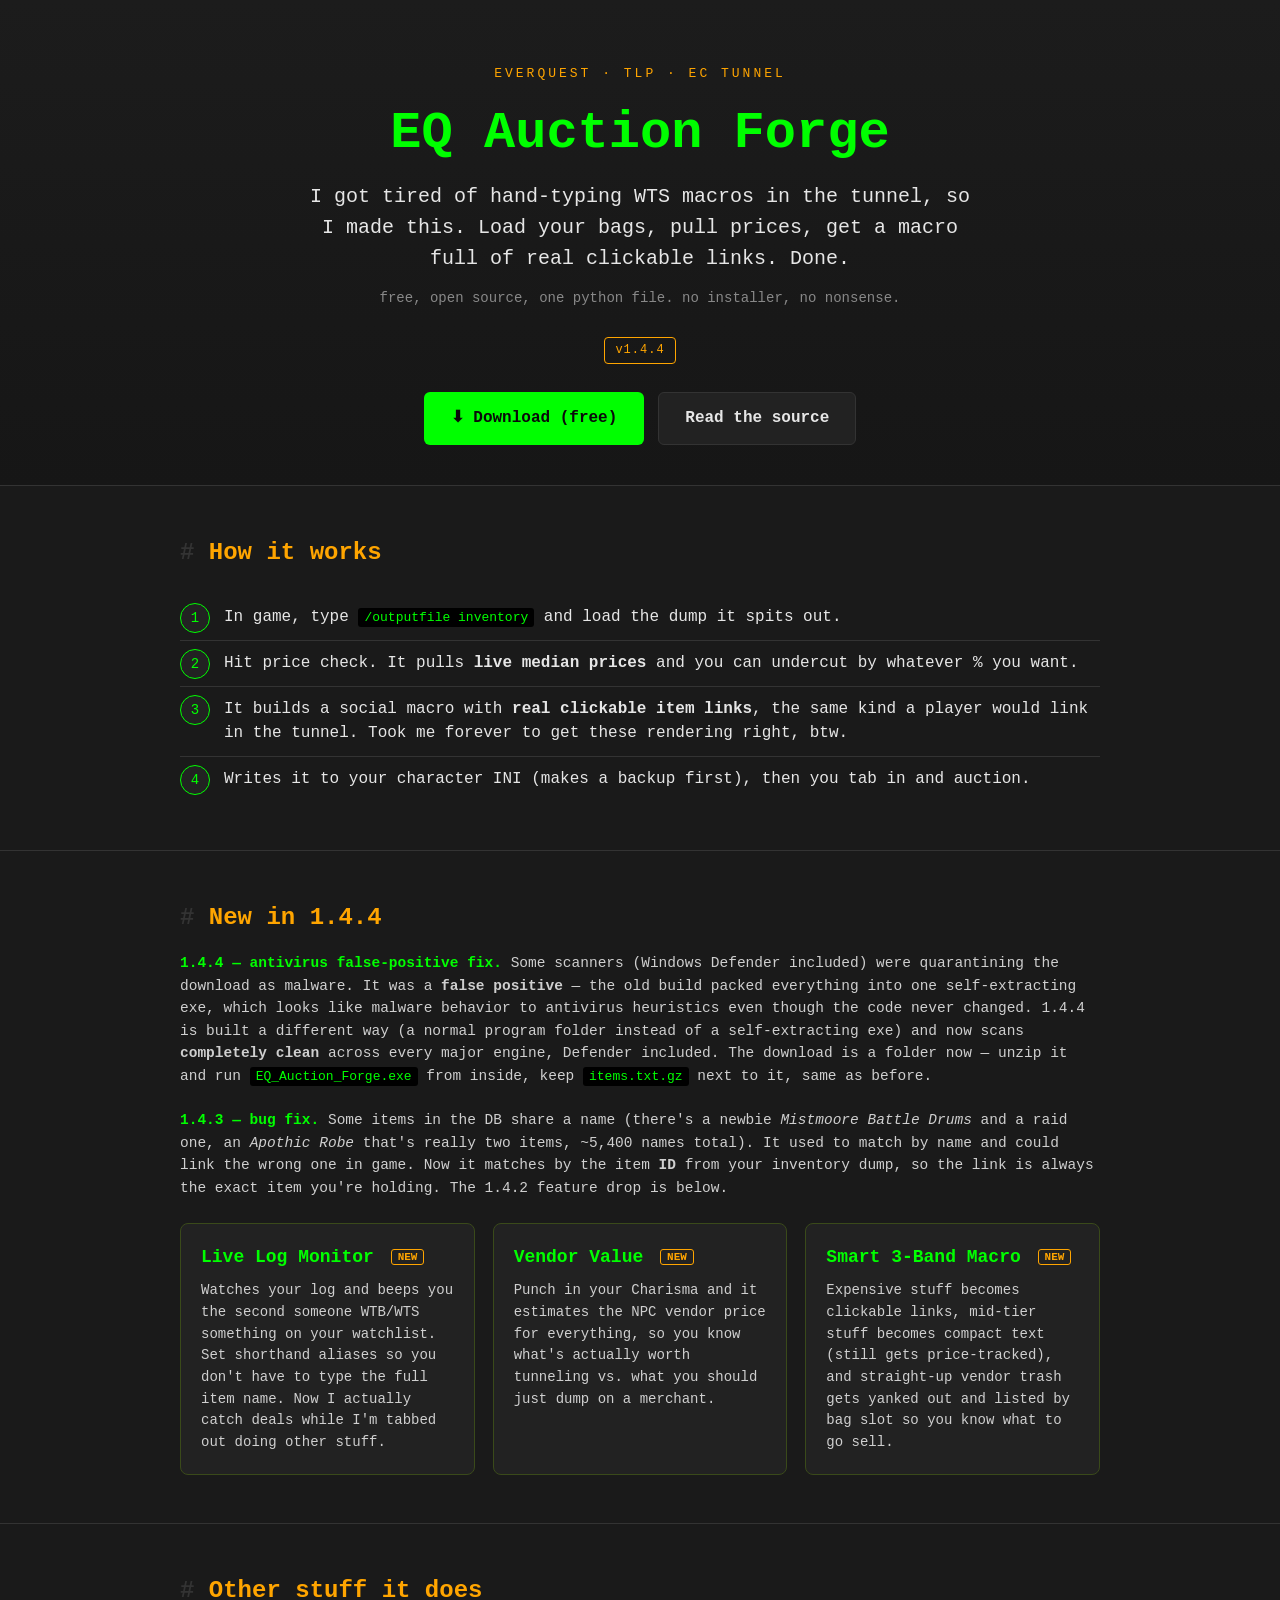
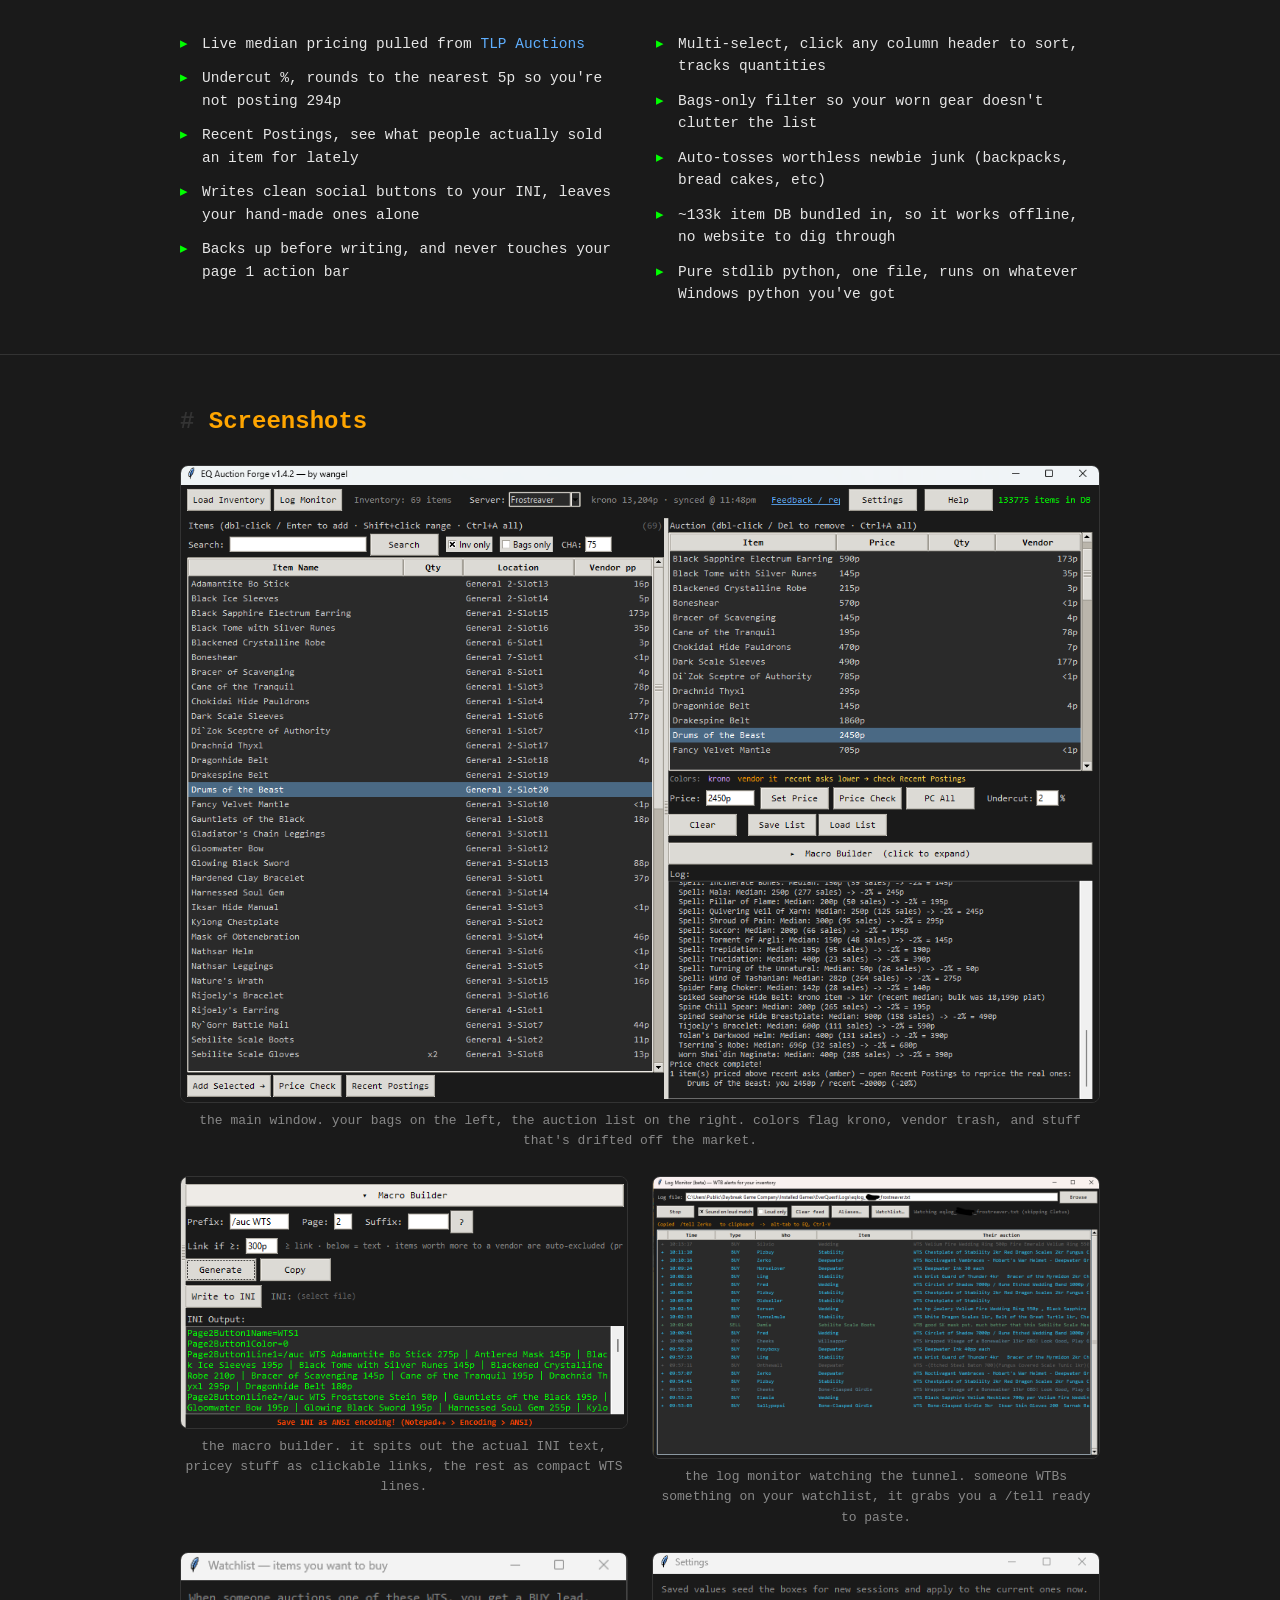
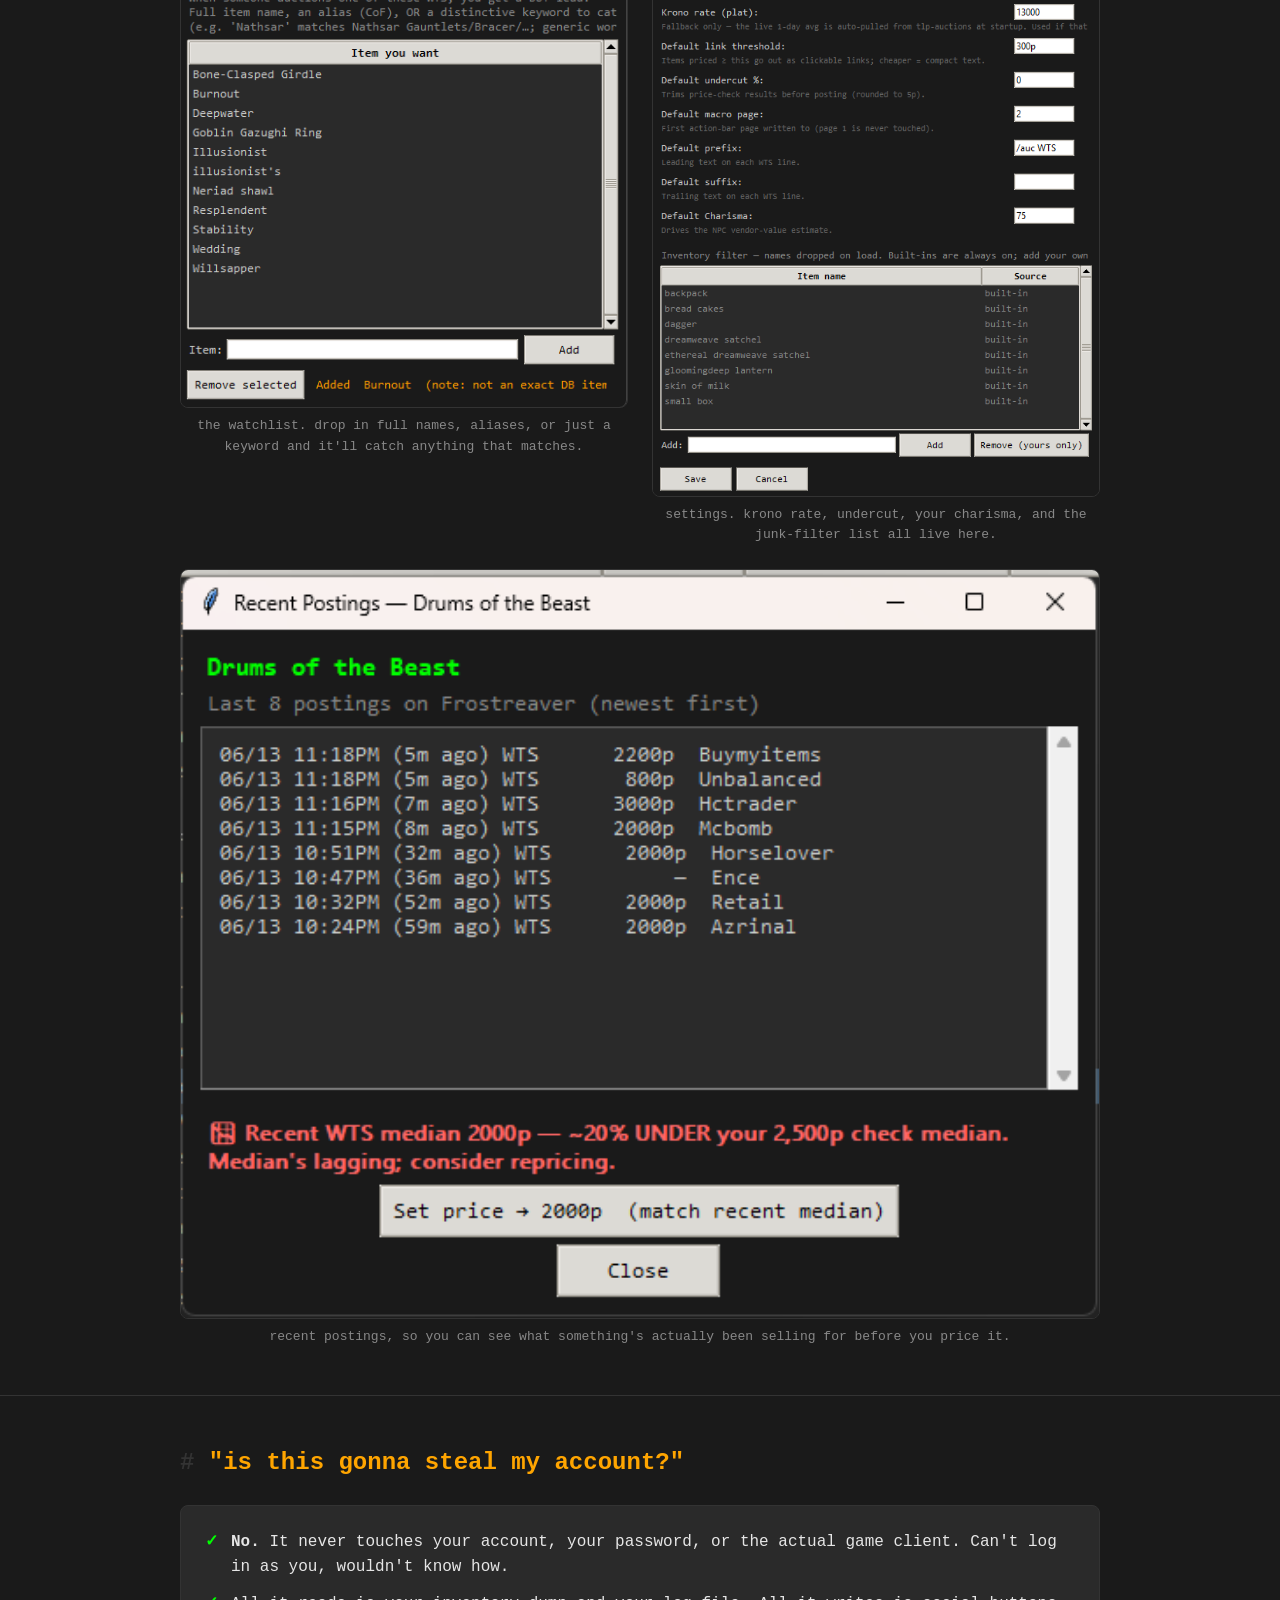
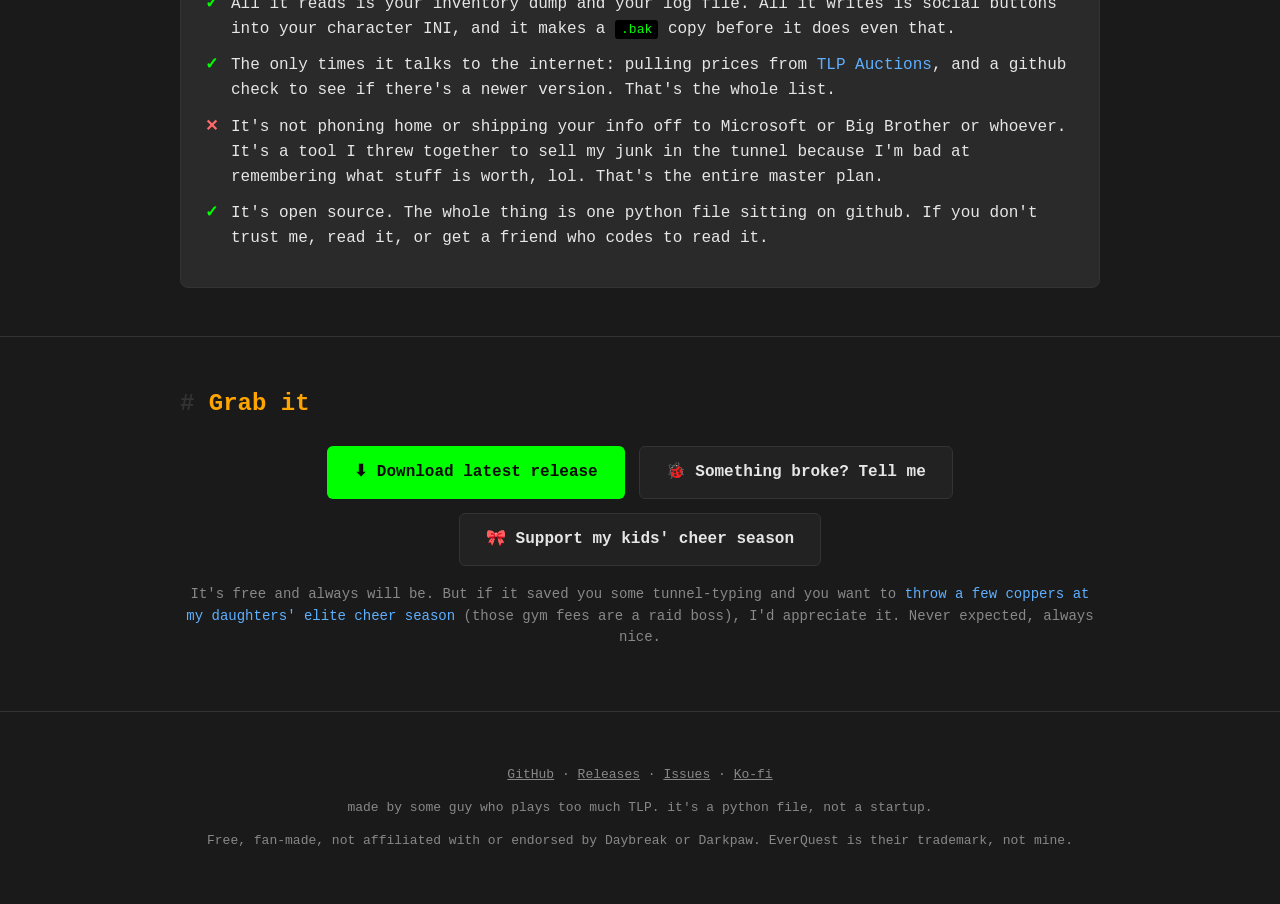
==== docs/index.html @ 35b36f18 "docs: landing page to 1.4.4 (AV false-positive fix note)" ====
<!DOCTYPE html>
<html lang="en">
<head>
<meta charset="utf-8">
<meta name="viewport" content="width=device-width, initial-scale=1">
<title>EQ Auction Forge - stop hand-typing your EC tunnel WTS macros</title>
<meta name="description" content="Free EverQuest TLP tool I made because I was sick of typing auction macros by hand. Load your inventory, pull live prices, get a macro full of real clickable item links for the tunnel.">
<!-- Open Graph / link previews -->
<meta property="og:title" content="EQ Auction Forge">
<meta property="og:description" content="Load your bags, pull prices, get a clickable EC tunnel macro. Has a log monitor too.">
<meta property="og:type" content="website">
<meta property="og:image" content="https://wangel.github.io/EQ_Auction_Forge/img/main.png">
<style>
  :root{
    --bg:#1a1a1a; --panel:#222; --panel2:#2a2a2a; --border:#333;
    --text:#e6e6e6; --muted:#888; --green:#00ff00; --orange:#FFA500; --blue:#5fafff;
    --mono:'Consolas','Cascadia Code','SF Mono',Menlo,Monaco,'Courier New',monospace;
  }
  *{box-sizing:border-box}
  html{scroll-behavior:smooth}
  body{
    margin:0; background:var(--bg); color:var(--text);
    font-family:var(--mono); line-height:1.55; font-size:16px;
  }
  a{color:var(--blue); text-decoration:none}
  a:hover{text-decoration:underline}
  .wrap{max-width:960px; margin:0 auto; padding:0 20px}

  /* Hero */
  header{
    text-align:center; padding:64px 20px 40px;
    border-bottom:1px solid var(--border);
    background:linear-gradient(180deg,#1c1c1c,#161616);
  }
  .logo{font-size:13px; letter-spacing:3px; color:var(--orange); text-transform:uppercase}
  h1{font-size:clamp(30px,6vw,52px); margin:10px 0 6px; color:var(--green)}
  .tag{font-size:clamp(15px,2.5vw,20px); color:var(--text); margin:0 auto 8px; max-width:680px}
  .sub{color:var(--muted); font-size:14px}
  .badge{display:inline-block; margin-top:14px; padding:3px 10px; border:1px solid var(--orange);
    color:var(--orange); border-radius:4px; font-size:12px; letter-spacing:1px}

  /* Buttons */
  .cta{margin-top:28px; display:flex; gap:14px; justify-content:center; flex-wrap:wrap}
  .btn{
    display:inline-block; padding:13px 26px; border-radius:6px; font-size:16px;
    font-weight:bold; border:1px solid transparent; cursor:pointer;
  }
  .btn-primary{background:var(--green); color:#0a0a0a}
  .btn-primary:hover{background:#5cff5c; text-decoration:none}
  .btn-ghost{border-color:var(--border); color:var(--text); background:var(--panel)}
  .btn-ghost:hover{border-color:var(--blue); text-decoration:none}

  /* Sections */
  section{padding:48px 0; border-bottom:1px solid var(--border)}
  h2{color:var(--orange); font-size:24px; margin:0 0 24px}
  h2 .hash{color:var(--border)}

  /* What's new cards */
  .grid{display:grid; grid-template-columns:repeat(auto-fit,minmax(250px,1fr)); gap:18px}
  .card{background:var(--panel); border:1px solid var(--border); border-radius:8px; padding:20px}
  .card.new{border-color:#3a4a1a}
  .card h3{margin:0 0 8px; font-size:18px; color:var(--green)}
  .card .new-tag{font-size:11px; color:var(--orange); border:1px solid var(--orange);
    padding:1px 6px; border-radius:3px; margin-left:6px; vertical-align:middle}
  .card p{margin:0; color:#cfcfcf; font-size:14px}

  /* Feature list */
  ul.feat{list-style:none; padding:0; margin:0; columns:2; column-gap:32px}
  ul.feat li{margin:0 0 12px; padding-left:22px; position:relative; font-size:14.5px; break-inside:avoid}
  ul.feat li::before{content:'▸'; color:var(--green); position:absolute; left:0}
  @media(max-width:640px){ul.feat{columns:1}}

  /* Trust block */
  .trust{background:var(--panel2); border:1px solid var(--border); border-radius:8px; padding:24px}
  .trust ul{list-style:none; padding:0; margin:0}
  .trust li{margin:0 0 12px; padding-left:26px; position:relative}
  .trust li::before{content:'✓'; color:var(--green); position:absolute; left:0; font-weight:bold}
  .trust .no::before{content:'✕'; color:#ff6b6b}

  /* Screenshots */
  .shots{display:grid; grid-template-columns:repeat(2,1fr); gap:24px}
  .shots figure{margin:0}
  .shots figure.wide{grid-column:1 / -1}
  .shots img{width:100%; border:1px solid var(--border); border-radius:8px; display:block}
  .shots figcaption{color:var(--muted); font-size:13px; text-align:center; margin-top:8px}
  @media(max-width:640px){.shots{grid-template-columns:1fr} .shots figure.wide{grid-column:auto}}

  /* Steps */
  ol.steps{counter-reset:s; list-style:none; padding:0; margin:0}
  ol.steps li{counter-increment:s; padding:10px 0 10px 44px; position:relative; border-bottom:1px solid var(--border)}
  ol.steps li:last-child{border-bottom:none}
  ol.steps li::before{content:counter(s); position:absolute; left:0; top:8px;
    width:28px; height:28px; line-height:28px; text-align:center; border-radius:50%;
    background:var(--panel); border:1px solid var(--green); color:var(--green); font-size:14px}

  footer{text-align:center; padding:40px 20px; color:var(--muted); font-size:13px}
  footer a{color:var(--muted); text-decoration:underline}
  code{background:#000; padding:2px 6px; border-radius:3px; color:var(--green); font-size:13px}
</style>
</head>
<body>

<header>
  <div class="wrap">
    <div class="logo">EverQuest · TLP · EC Tunnel</div>
    <h1>EQ Auction Forge</h1>
    <p class="tag">I got tired of hand-typing WTS macros in the tunnel, so I made this.
      Load your bags, pull prices, get a macro full of real clickable links. Done.</p>
    <p class="sub">free, open source, one python file. no installer, no nonsense.</p>
    <div class="badge">v1.4.4</div>
    <div class="cta">
      <a class="btn btn-primary" href="https://github.com/wangel/EQ_Auction_Forge/releases/latest">⬇ Download (free)</a>
      <a class="btn btn-ghost" href="https://github.com/wangel/EQ_Auction_Forge">Read the source</a>
    </div>
  </div>
</header>

<section>
  <div class="wrap">
    <h2><span class="hash">#</span> How it works</h2>
    <ol class="steps">
      <li>In game, type <code>/outputfile inventory</code> and load the dump it spits out.</li>
      <li>Hit price check. It pulls <strong>live median prices</strong> and you can undercut by whatever % you want.</li>
      <li>It builds a social macro with <strong>real clickable item links</strong>, the same kind a player would link in the tunnel. Took me forever to get these rendering right, btw.</li>
      <li>Writes it to your character INI (makes a backup first), then you tab in and auction.</li>
    </ol>
  </div>
</section>

<section>
  <div class="wrap">
    <h2><span class="hash">#</span> New in 1.4.4</h2>
    <p style="margin:-8px 0 24px; color:#cfcfcf; font-size:14.5px">
      <strong style="color:var(--green)">1.4.4 — antivirus false-positive fix.</strong> Some scanners
      (Windows Defender included) were quarantining the download as malware. It was a
      <strong>false positive</strong> — the old build packed everything into one self-extracting exe,
      which looks like malware behavior to antivirus heuristics even though the code never changed.
      1.4.4 is built a different way (a normal program folder instead of a self-extracting exe) and
      now scans <strong>completely clean</strong> across every major engine, Defender included. The
      download is a folder now — unzip it and run <code>EQ_Auction_Forge.exe</code> from inside,
      keep <code>items.txt.gz</code> next to it, same as before.<br><br>
      <strong style="color:var(--green)">1.4.3 — bug fix.</strong> Some items in the DB share a
      name (there's a newbie <em>Mistmoore Battle Drums</em> and a raid one, an <em>Apothic Robe</em>
      that's really two items, ~5,400 names total). It used to match by name and could link the wrong
      one in game. Now it matches by the item <strong>ID</strong> from your inventory dump, so the link
      is always the exact item you're holding. The 1.4.2 feature drop is below.</p>
    <div class="grid">
      <div class="card new">
        <h3>Live Log Monitor <span class="new-tag">NEW</span></h3>
        <p>Watches your log and beeps you the second someone WTB/WTS something on your
        watchlist. Set shorthand aliases so you don't have to type the full item name. Now I
        actually catch deals while I'm tabbed out doing other stuff.</p>
      </div>
      <div class="card new">
        <h3>Vendor Value <span class="new-tag">NEW</span></h3>
        <p>Punch in your Charisma and it estimates the NPC vendor price for everything, so you
        know what's actually worth tunneling vs. what you should just dump on a merchant.</p>
      </div>
      <div class="card new">
        <h3>Smart 3-Band Macro <span class="new-tag">NEW</span></h3>
        <p>Expensive stuff becomes clickable links, mid-tier stuff becomes compact text (still
        gets price-tracked), and straight-up vendor trash gets yanked out and listed by bag
        slot so you know what to go sell.</p>
      </div>
    </div>
  </div>
</section>

<section>
  <div class="wrap">
    <h2><span class="hash">#</span> Other stuff it does</h2>
    <ul class="feat">
      <li>Live median pricing pulled from <a href="https://www.tlp-auctions.com" target="_blank" rel="noopener">TLP Auctions</a></li>
      <li>Undercut %, rounds to the nearest 5p so you're not posting 294p</li>
      <li>Recent Postings, see what people actually sold an item for lately</li>
      <li>Writes clean social buttons to your INI, leaves your hand-made ones alone</li>
      <li>Backs up before writing, and never touches your page 1 action bar</li>
      <li>Multi-select, click any column header to sort, tracks quantities</li>
      <li>Bags-only filter so your worn gear doesn't clutter the list</li>
      <li>Auto-tosses worthless newbie junk (backpacks, bread cakes, etc)</li>
      <li>~133k item DB bundled in, so it works offline, no website to dig through</li>
      <li>Pure stdlib python, one file, runs on whatever Windows python you've got</li>
    </ul>
  </div>
</section>

<section>
  <div class="wrap">
    <h2><span class="hash">#</span> Screenshots</h2>
    <div class="shots">
      <figure class="wide">
        <img src="img/main.png" alt="EQ Auction Forge main window">
        <figcaption>the main window. your bags on the left, the auction list on the right. colors flag krono, vendor trash, and stuff that's drifted off the market.</figcaption>
      </figure>
      <figure>
        <img src="img/macro_builder.png" alt="Macro builder showing generated INI output">
        <figcaption>the macro builder. it spits out the actual INI text, pricey stuff as clickable links, the rest as compact WTS lines.</figcaption>
      </figure>
      <figure>
        <img src="img/log_monitor.png" alt="Log monitor watching the tunnel for WTB/WTS">
        <figcaption>the log monitor watching the tunnel. someone WTBs something on your watchlist, it grabs you a /tell ready to paste.</figcaption>
      </figure>
      <figure>
        <img src="img/watchlist.png" alt="Watchlist editor">
        <figcaption>the watchlist. drop in full names, aliases, or just a keyword and it'll catch anything that matches.</figcaption>
      </figure>
      <figure>
        <img src="img/settings.png" alt="Settings window">
        <figcaption>settings. krono rate, undercut, your charisma, and the junk-filter list all live here.</figcaption>
      </figure>
      <figure class="wide">
        <img src="img/recent_postings.png" alt="Recent Postings popup showing real sales">
        <figcaption>recent postings, so you can see what something's actually been selling for before you price it.</figcaption>
      </figure>
    </div>
  </div>
</section>

<section>
  <div class="wrap">
    <h2><span class="hash">#</span> "is this gonna steal my account?"</h2>
    <div class="trust">
      <ul>
        <li><strong>No.</strong> It never touches your account, your password, or the actual game client. Can't log in as you, wouldn't know how.</li>
        <li>All it reads is your inventory dump and your log file. All it writes is social buttons into your character INI, and it makes a <code>.bak</code> copy before it does even that.</li>
        <li>The only times it talks to the internet: pulling prices from <a href="https://www.tlp-auctions.com" target="_blank" rel="noopener">TLP Auctions</a>, and a github check to see if there's a newer version. That's the whole list.</li>
        <li class="no">It's not phoning home or shipping your info off to Microsoft or Big Brother or whoever. It's a tool I threw together to sell my junk in the tunnel because I'm bad at remembering what stuff is worth, lol. That's the entire master plan.</li>
        <li>It's open source. The whole thing is one python file sitting on github. If you don't trust me, read it, or get a friend who codes to read it.</li>
      </ul>
    </div>
  </div>
</section>

<section>
  <div class="wrap" style="text-align:center">
    <h2 style="text-align:left"><span class="hash">#</span> Grab it</h2>
    <div class="cta" style="margin-top:8px">
      <a class="btn btn-primary" href="https://github.com/wangel/EQ_Auction_Forge/releases/latest">⬇ Download latest release</a>
      <a class="btn btn-ghost" href="https://github.com/wangel/EQ_Auction_Forge/issues/new?labels=feedback">🐞 Something broke? Tell me</a>
      <a class="btn btn-ghost" href="https://ko-fi.com/wangel" target="_blank" rel="noopener">🎀 Support my kids' cheer season</a>
    </div>
    <p class="sub" style="margin-top:18px">It's free and always will be. But if it saved you some tunnel-typing and you want to
      <a href="https://ko-fi.com/wangel" target="_blank" rel="noopener">throw a few coppers at my daughters' elite cheer season</a>
      (those gym fees are a raid boss), I'd appreciate it. Never expected, always nice.</p>
  </div>
</section>

<footer>
  <div class="wrap">
    <p><a href="https://github.com/wangel/EQ_Auction_Forge">GitHub</a> ·
       <a href="https://github.com/wangel/EQ_Auction_Forge/releases">Releases</a> ·
       <a href="https://github.com/wangel/EQ_Auction_Forge/issues">Issues</a> ·
       <a href="https://ko-fi.com/wangel" target="_blank" rel="noopener">Ko-fi</a></p>
    <p>made by some guy who plays too much TLP. it's a python file, not a startup.</p>
    <p>Free, fan-made, not affiliated with or endorsed by Daybreak or Darkpaw. EverQuest is
       their trademark, not mine.</p>
  </div>
</footer>

</body>
</html>
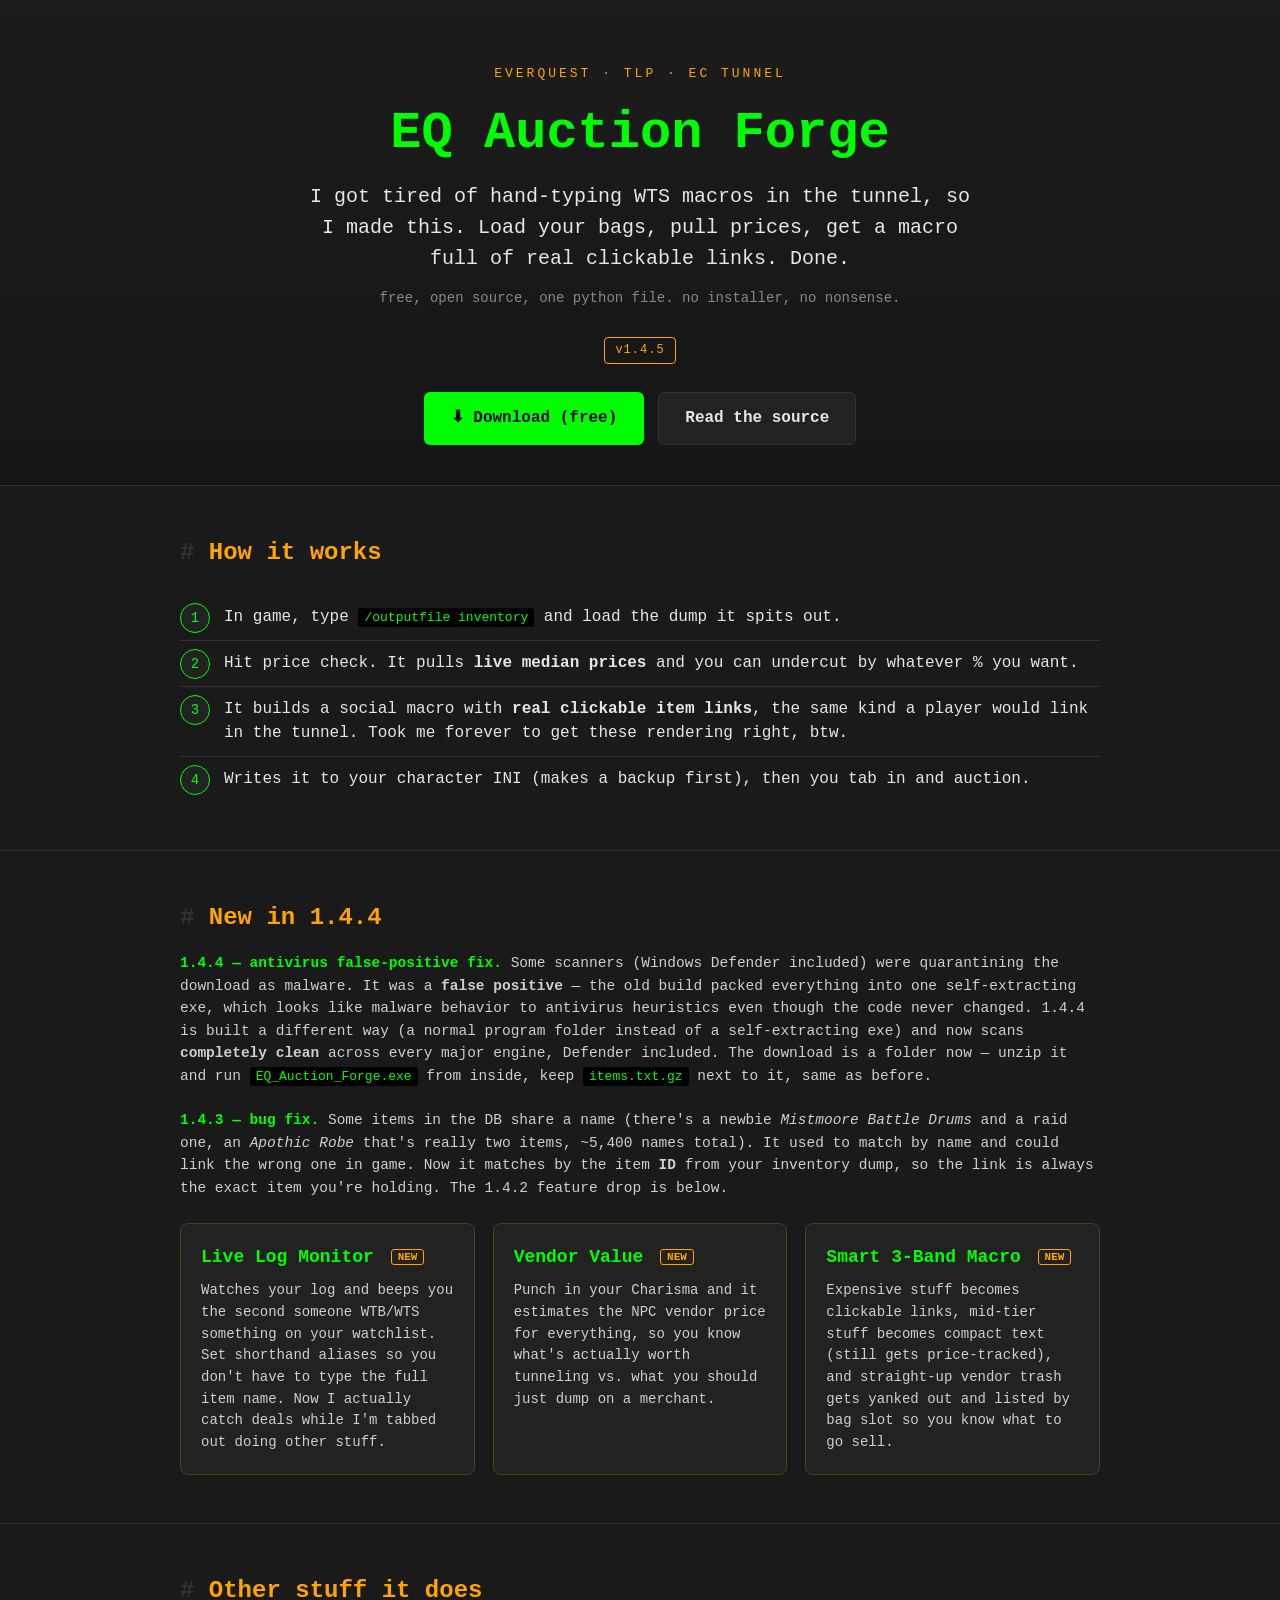
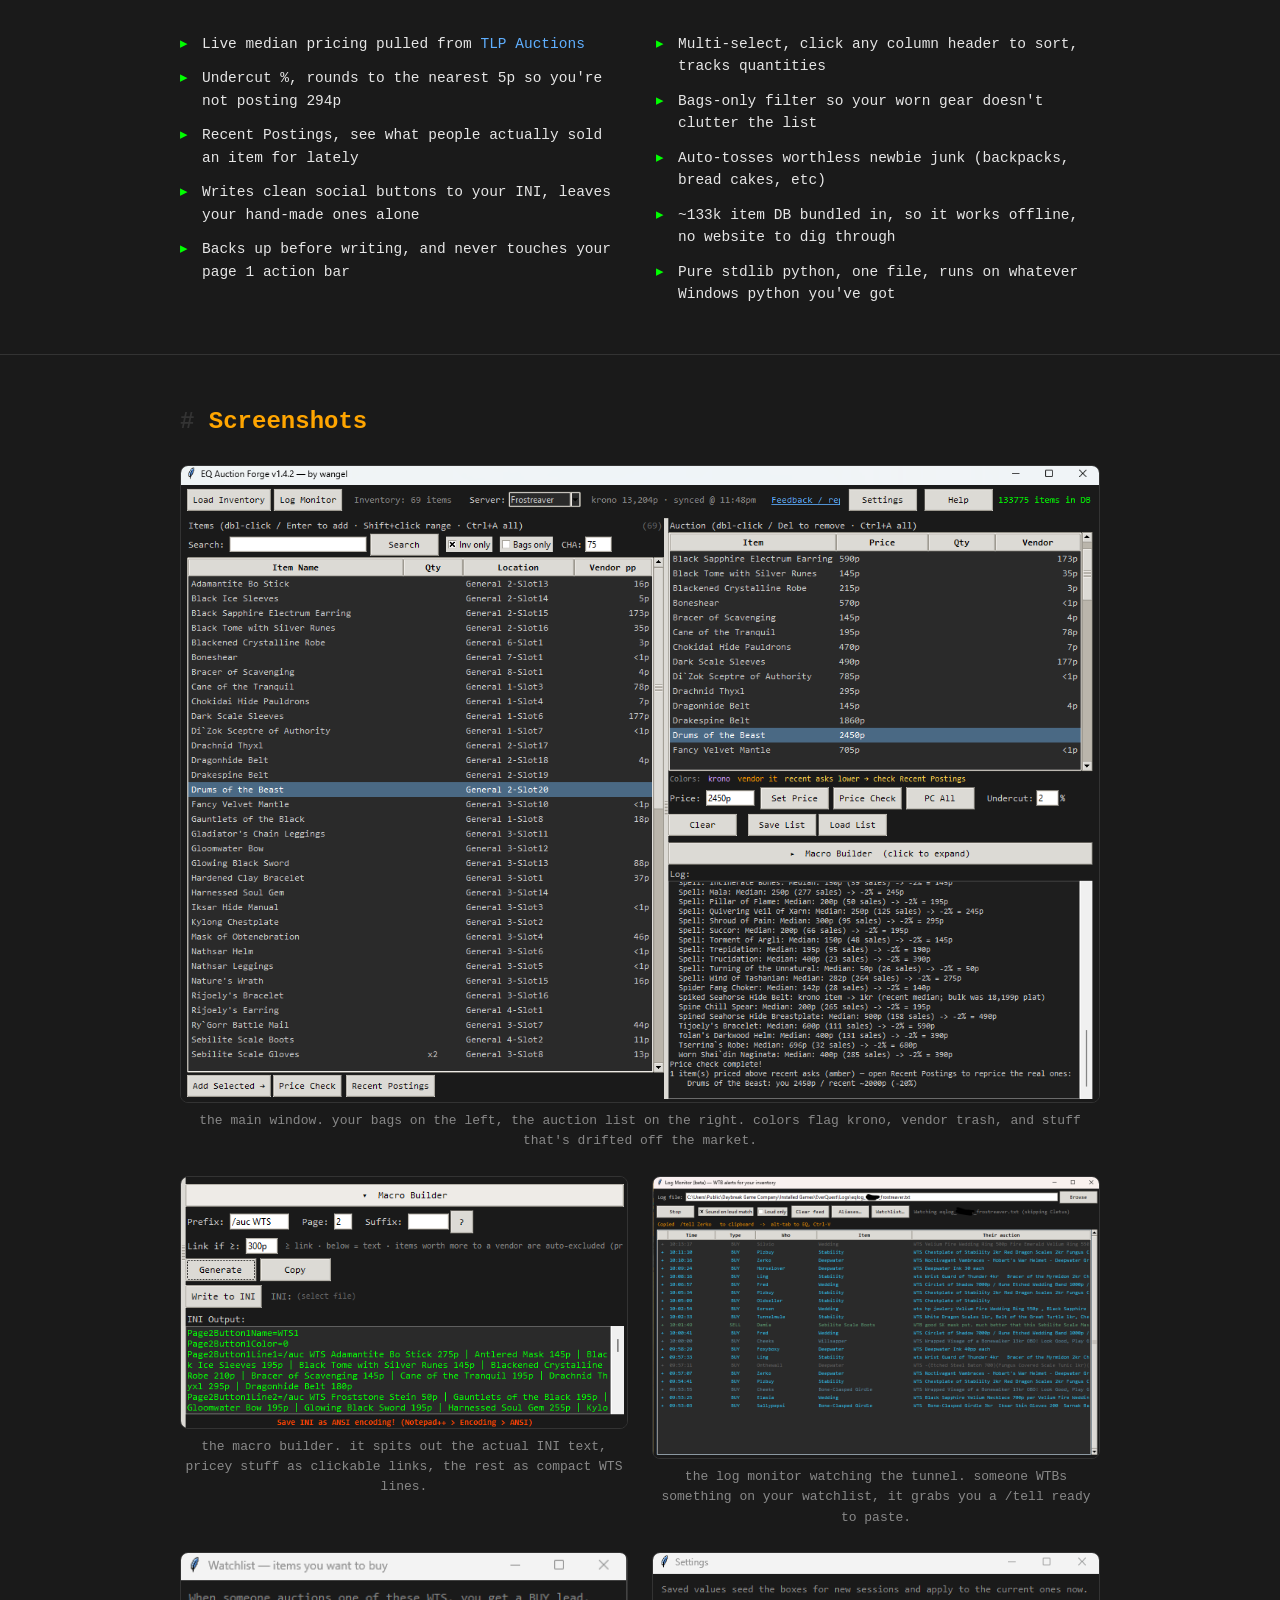
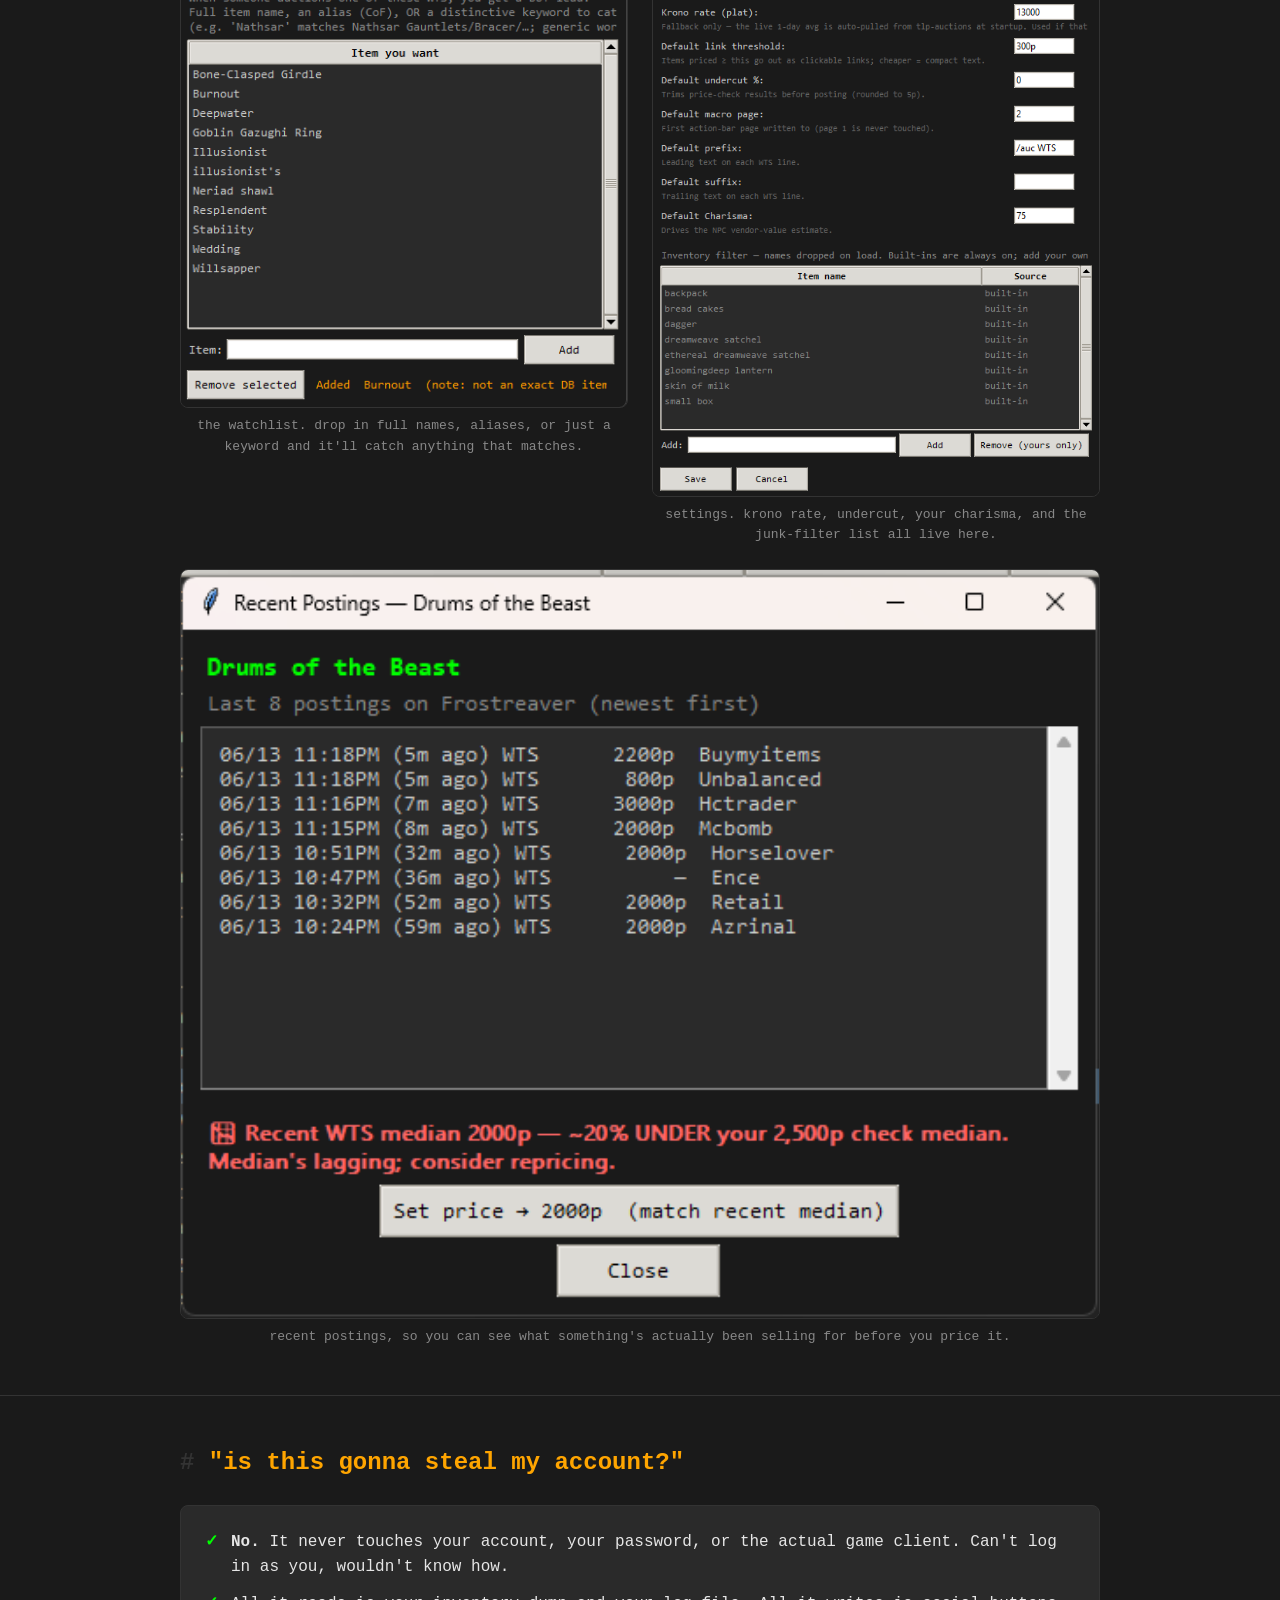
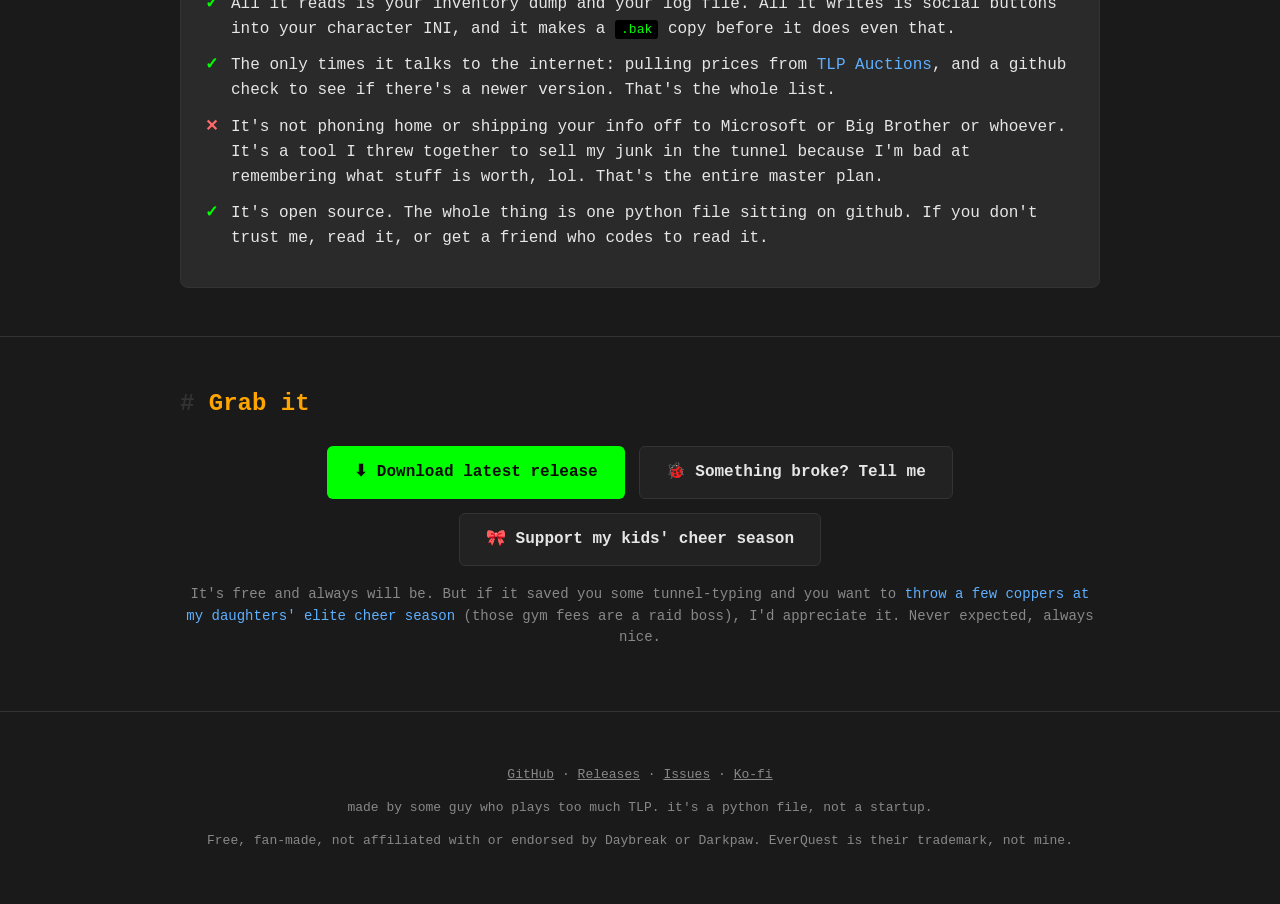
==== commit ef28cd8b: "Update index.html" ====
--- a/docs/index.html
+++ b/docs/index.html
@@ -107,7 +107,7 @@
     <p class="tag">I got tired of hand-typing WTS macros in the tunnel, so I made this.
       Load your bags, pull prices, get a macro full of real clickable links. Done.</p>
     <p class="sub">free, open source, one python file. no installer, no nonsense.</p>
-    <div class="badge">v1.4.4</div>
+    <div class="badge">v1.4.5</div>
     <div class="cta">
       <a class="btn btn-primary" href="https://github.com/wangel/EQ_Auction_Forge/releases/latest">⬇ Download (free)</a>
       <a class="btn btn-ghost" href="https://github.com/wangel/EQ_Auction_Forge">Read the source</a>
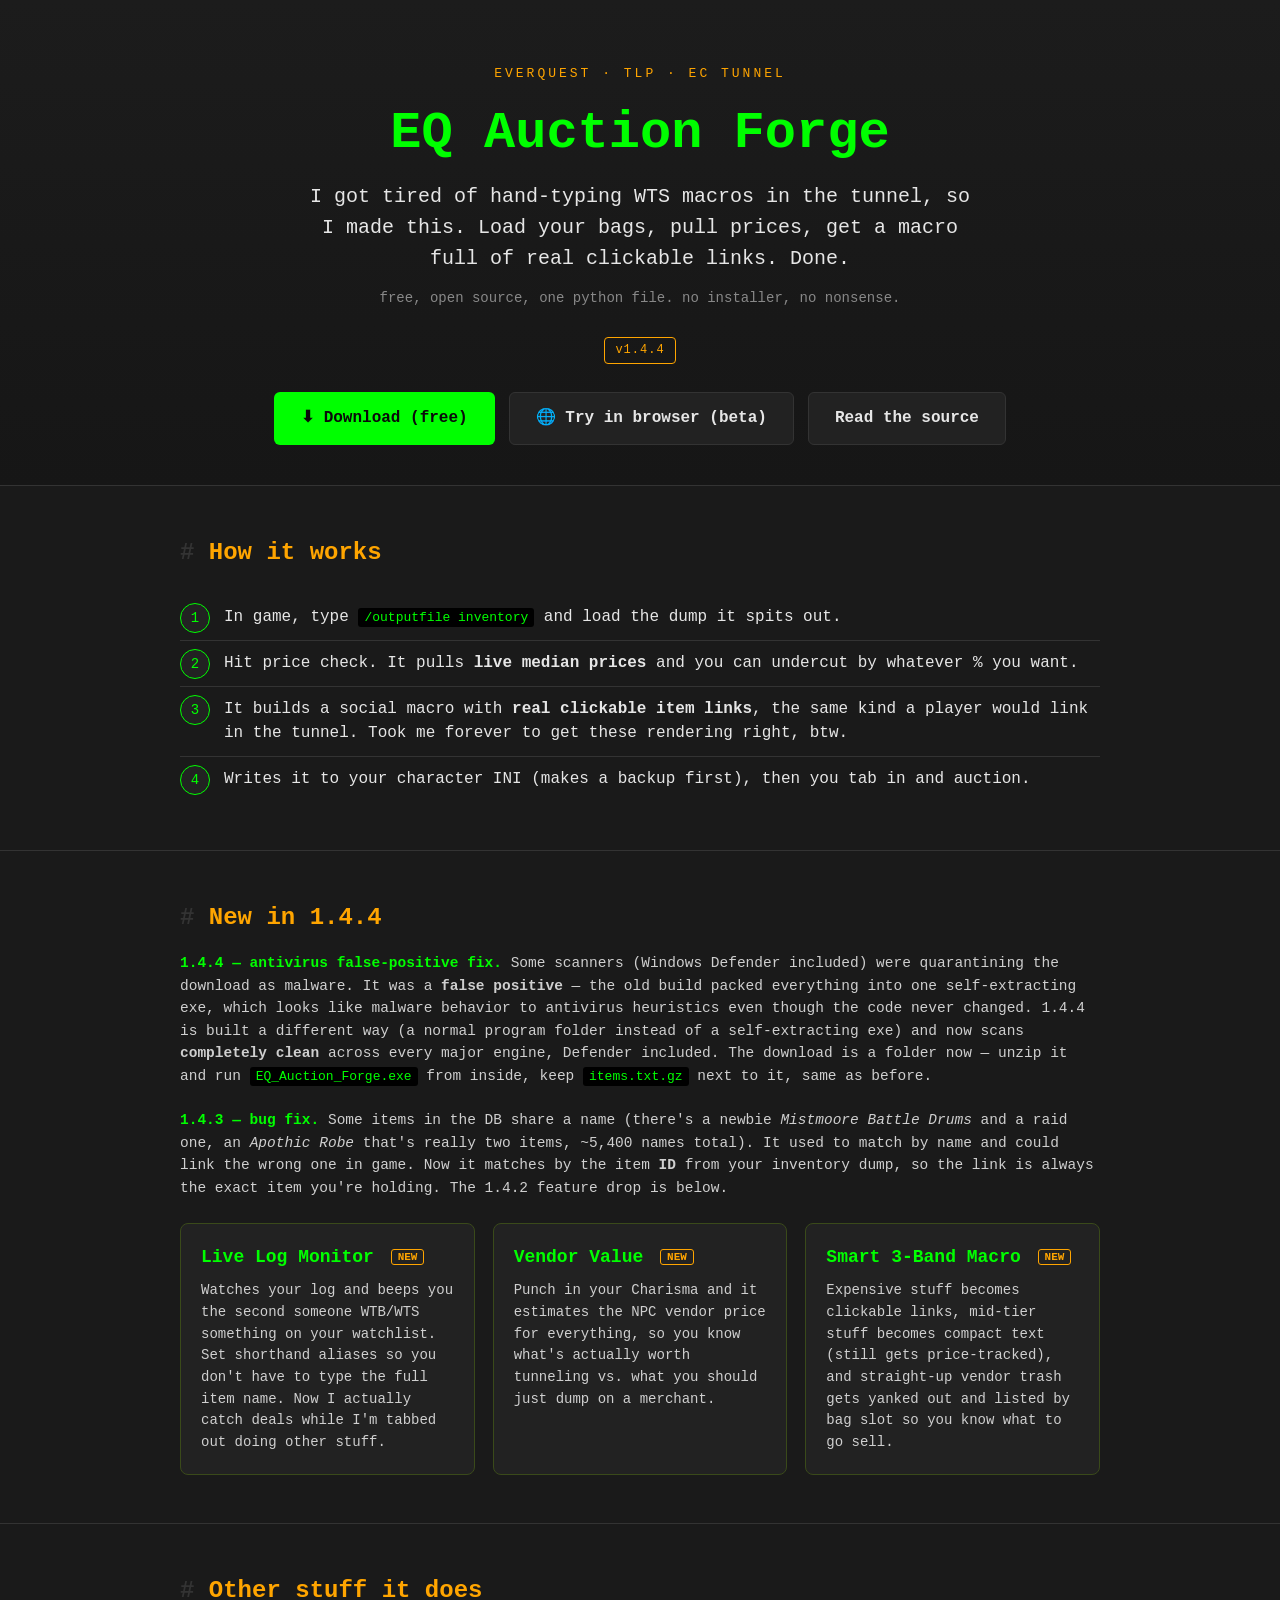
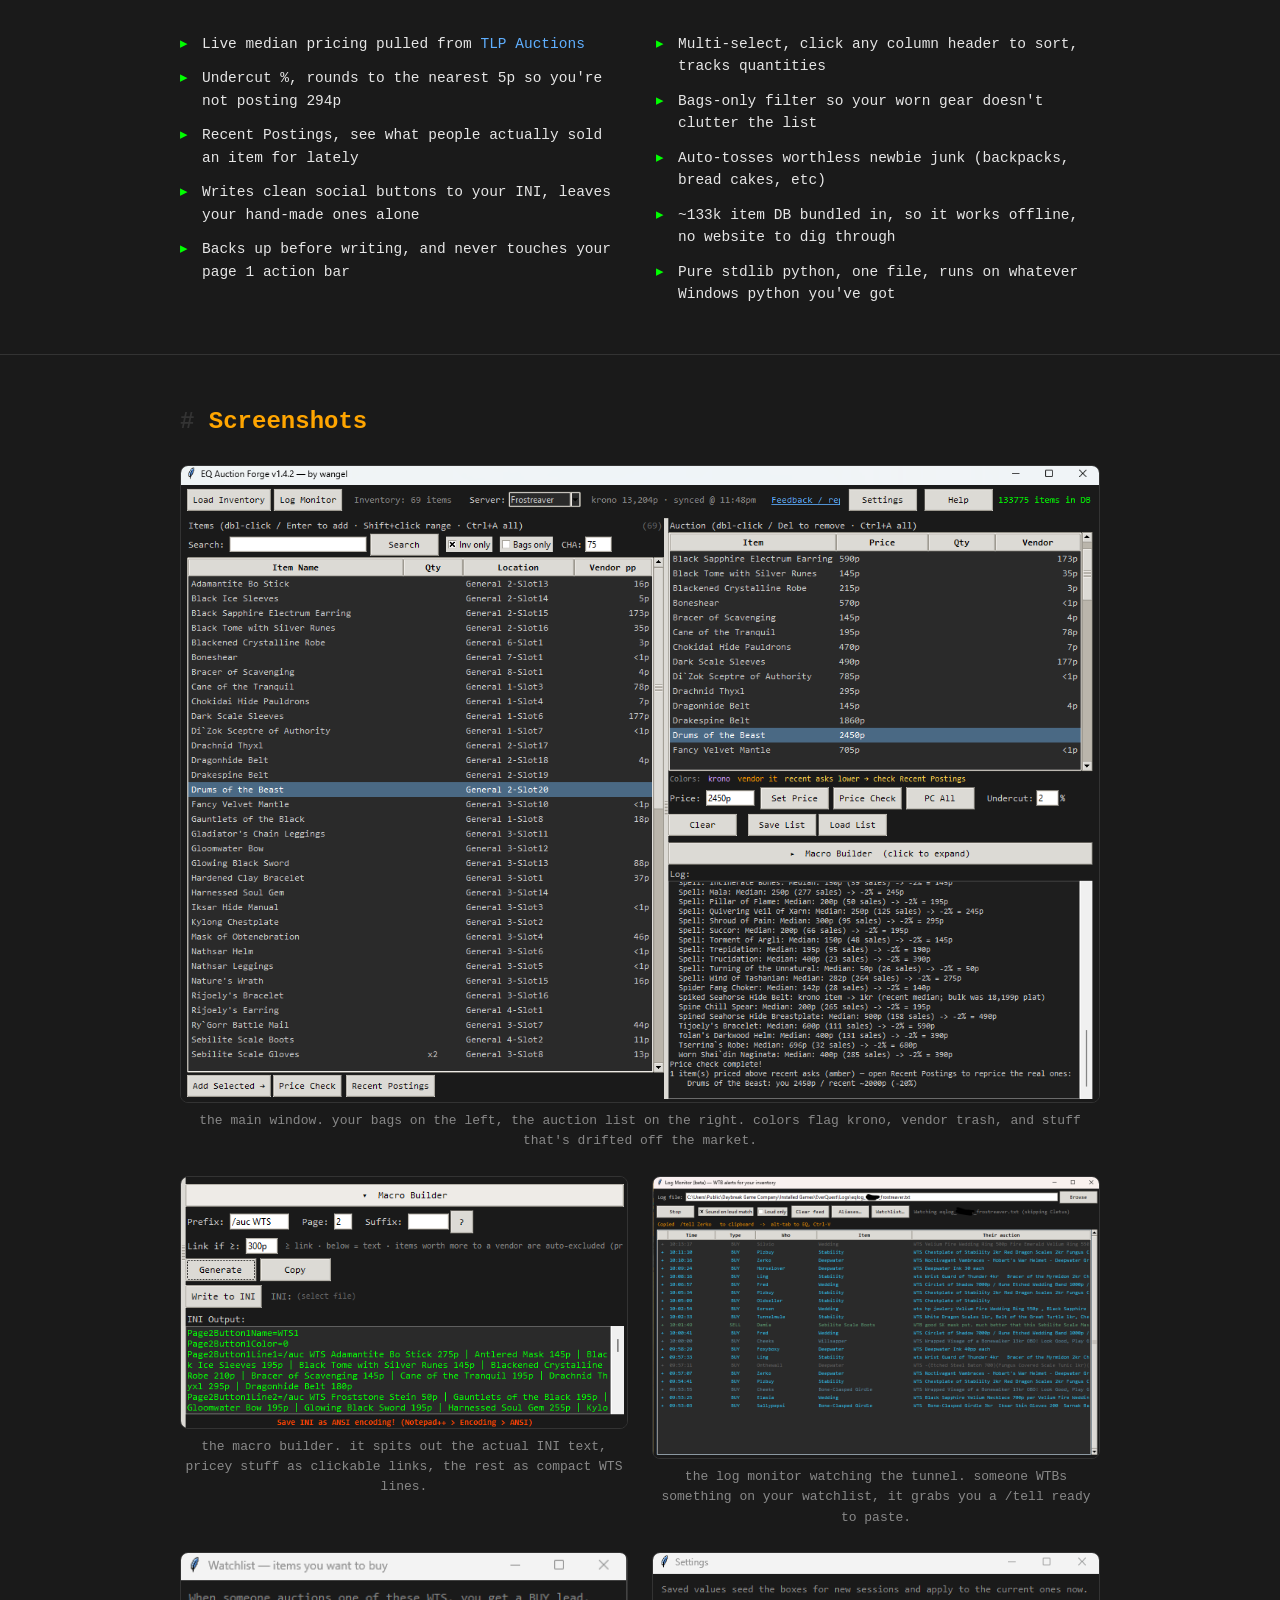
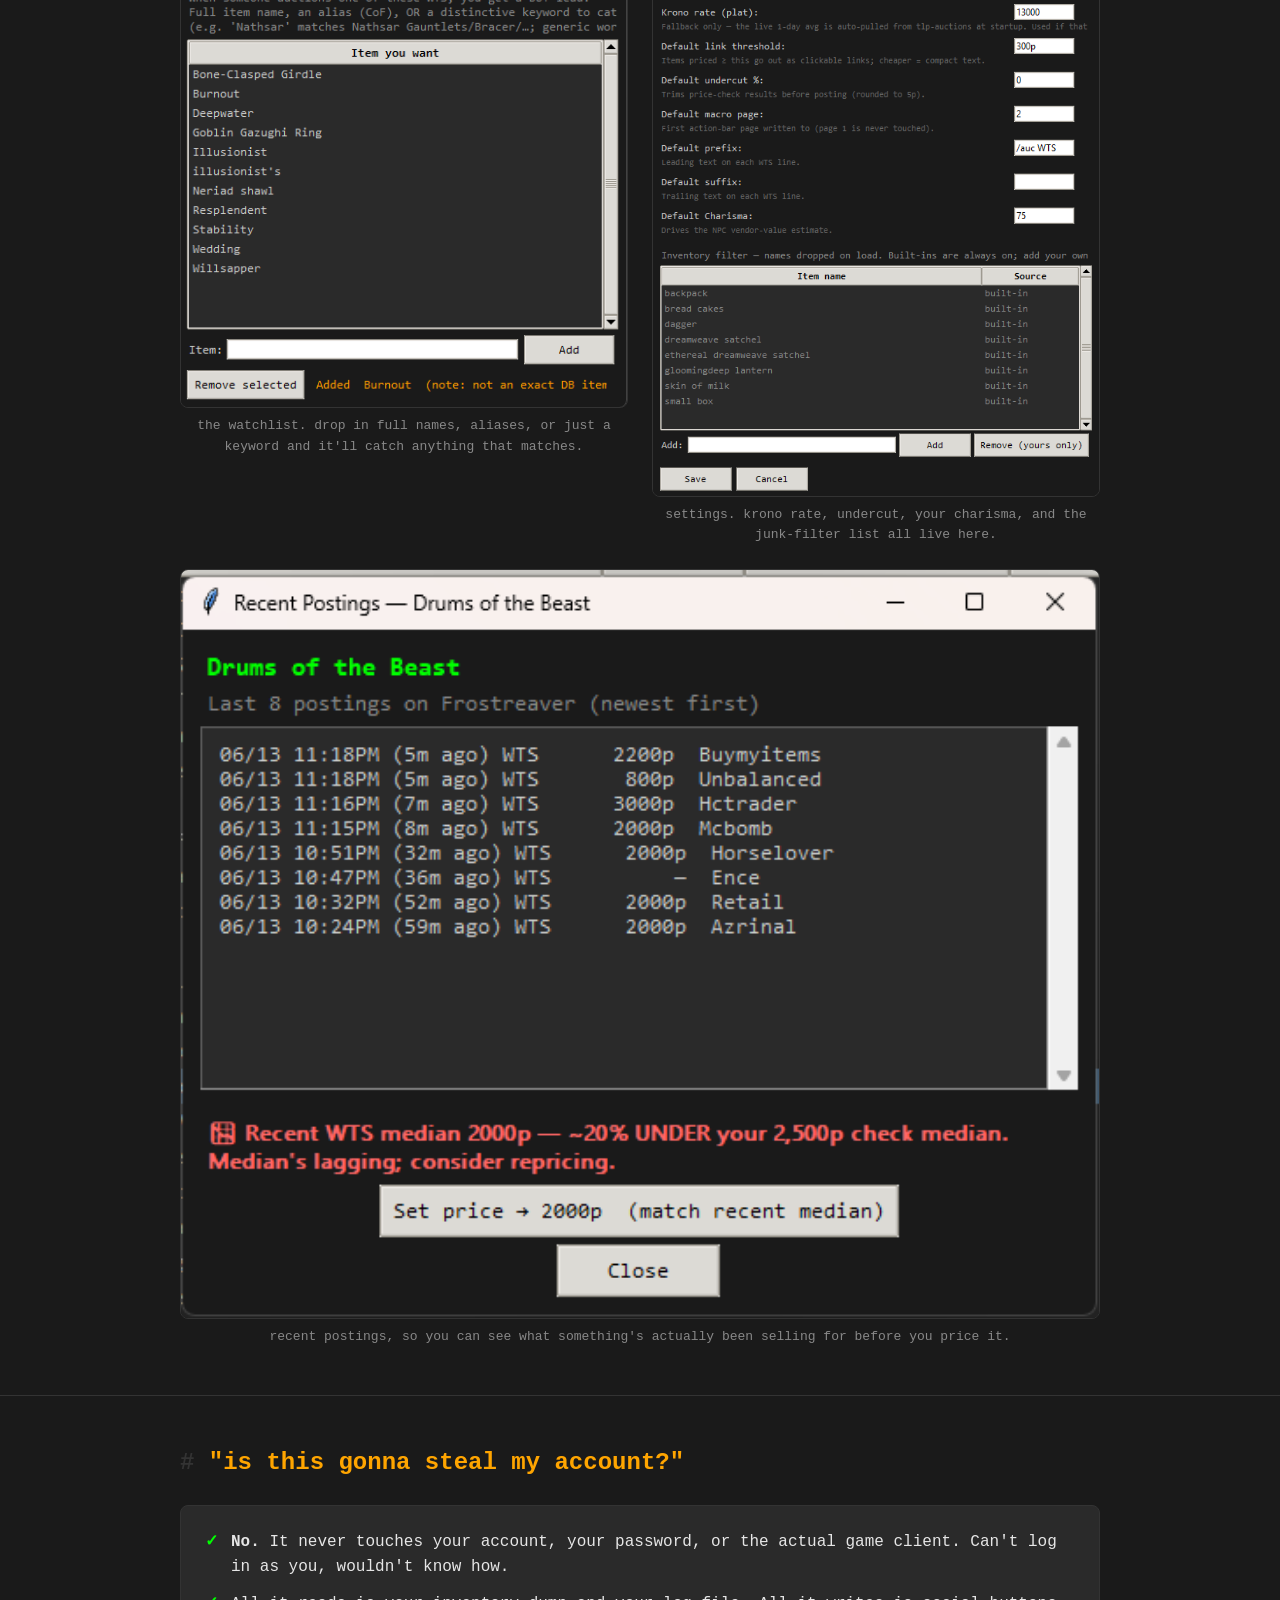
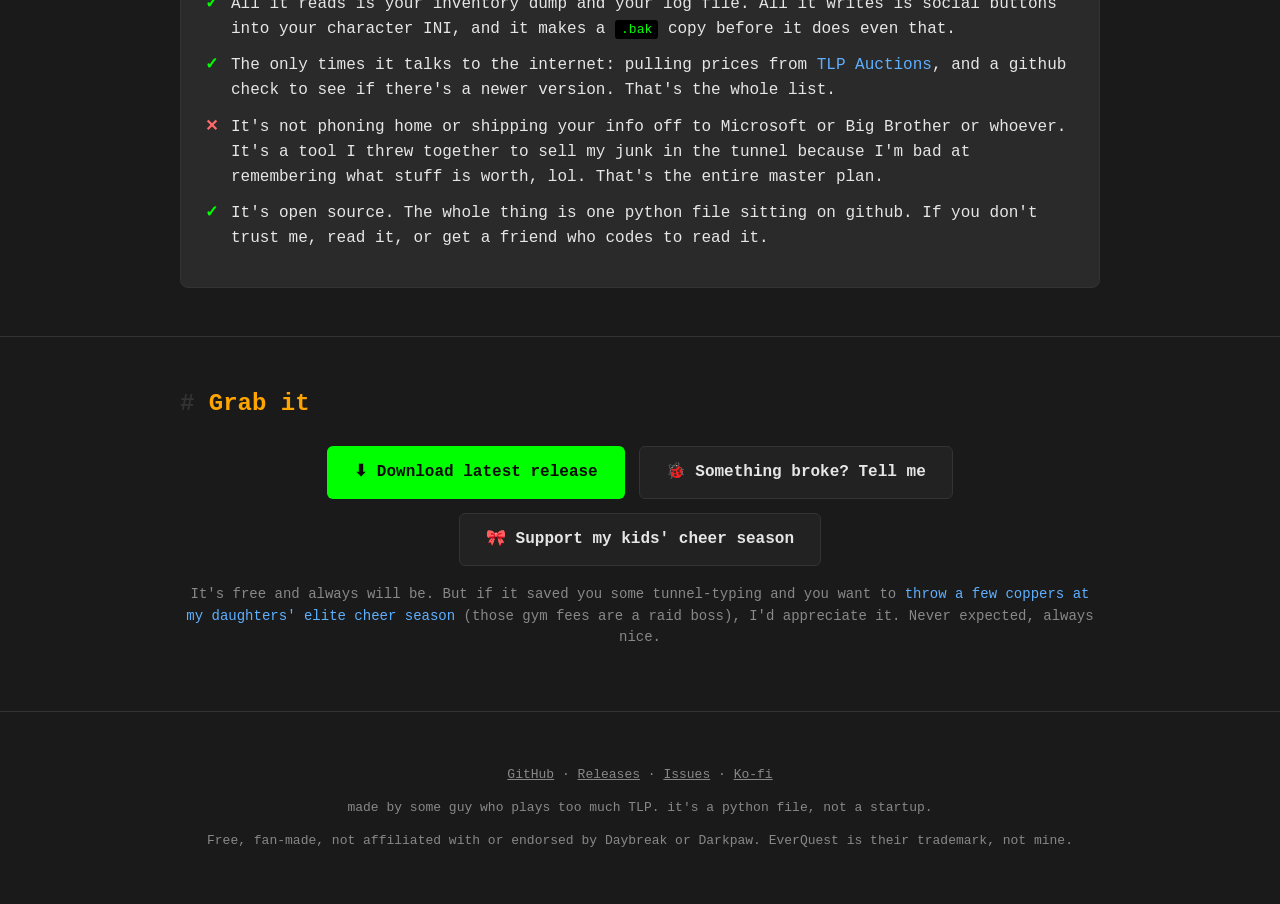
==== commit f3025357: "web: ship browser app to GitHub Pages + identify traffic to the API owner - Add X-Client-App: EQ-Auc" ====
--- a/docs/index.html
+++ b/docs/index.html
@@ -107,9 +107,10 @@
     <p class="tag">I got tired of hand-typing WTS macros in the tunnel, so I made this.
       Load your bags, pull prices, get a macro full of real clickable links. Done.</p>
     <p class="sub">free, open source, one python file. no installer, no nonsense.</p>
-    <div class="badge">v1.4.5</div>
+    <div class="badge">v1.4.4</div>
     <div class="cta">
       <a class="btn btn-primary" href="https://github.com/wangel/EQ_Auction_Forge/releases/latest">⬇ Download (free)</a>
+      <a class="btn btn-ghost" href="app/">🌐 Try in browser (beta)</a>
       <a class="btn btn-ghost" href="https://github.com/wangel/EQ_Auction_Forge">Read the source</a>
     </div>
   </div>
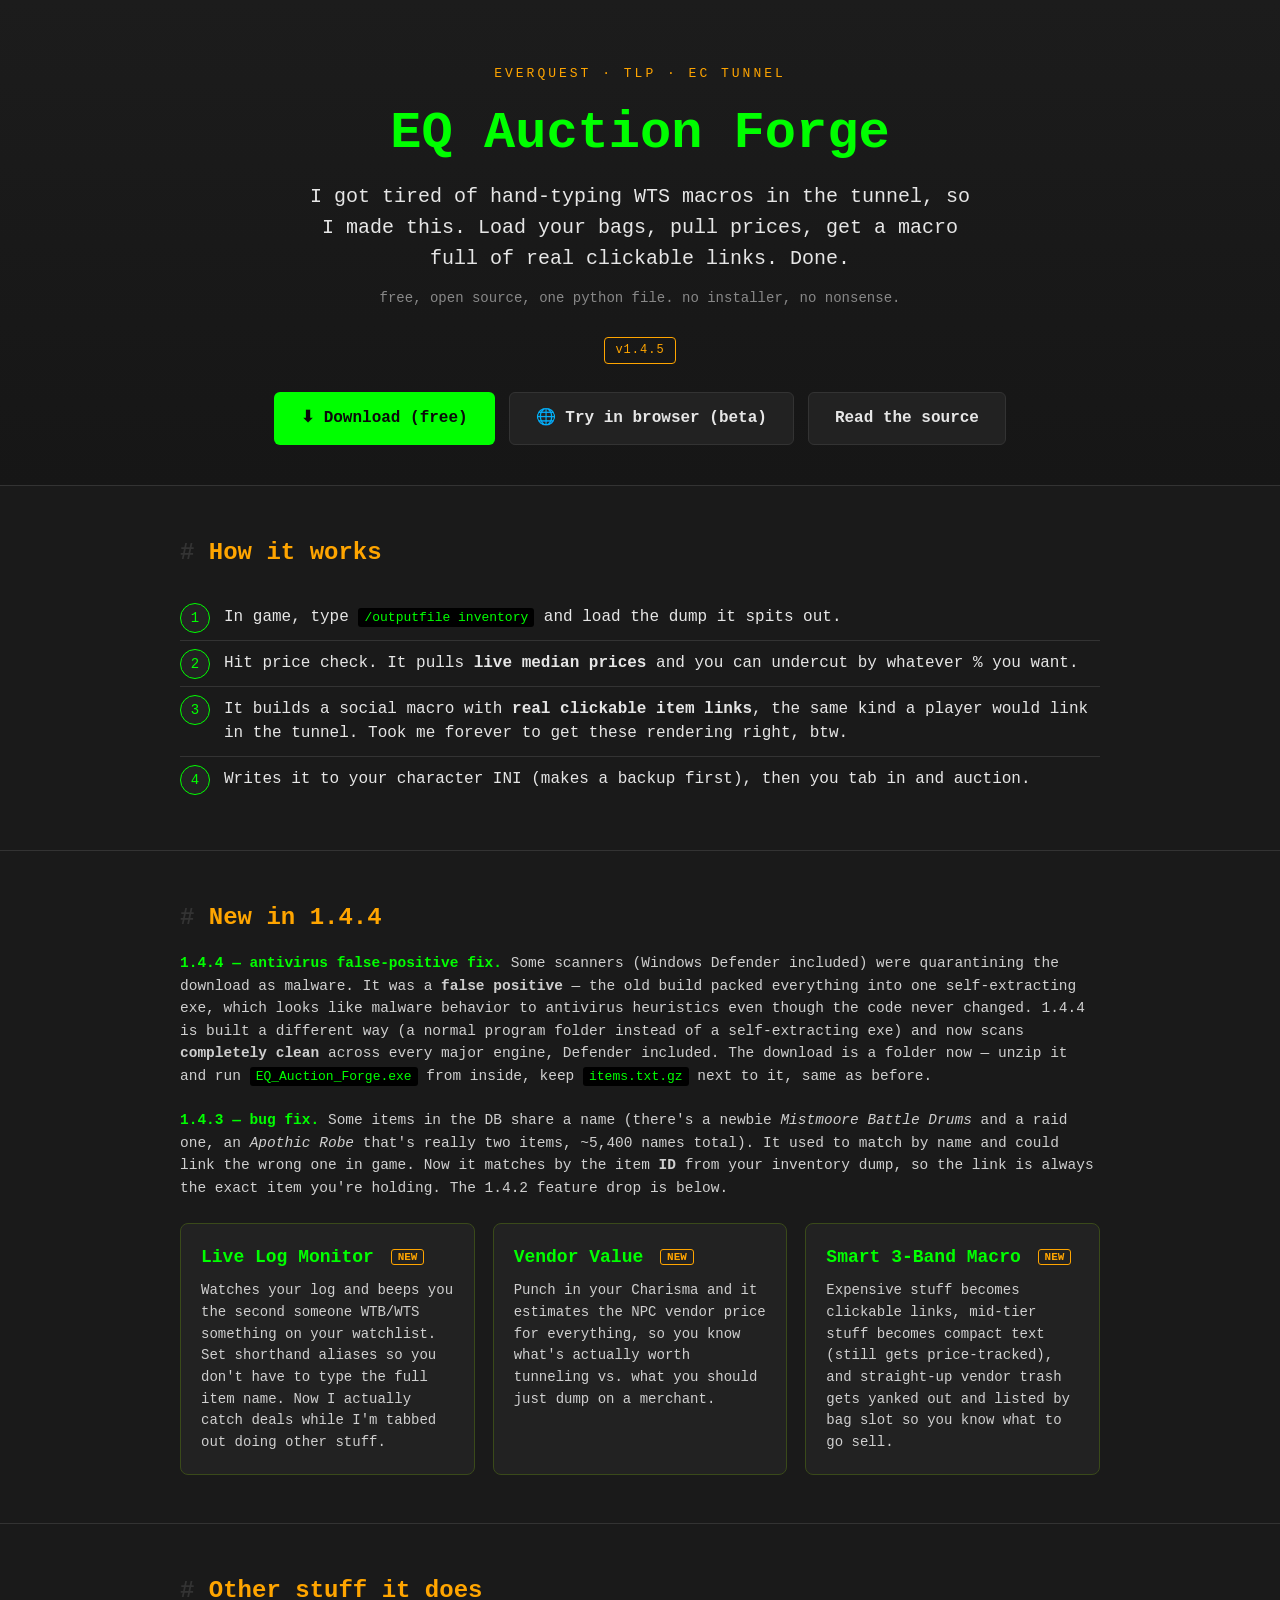
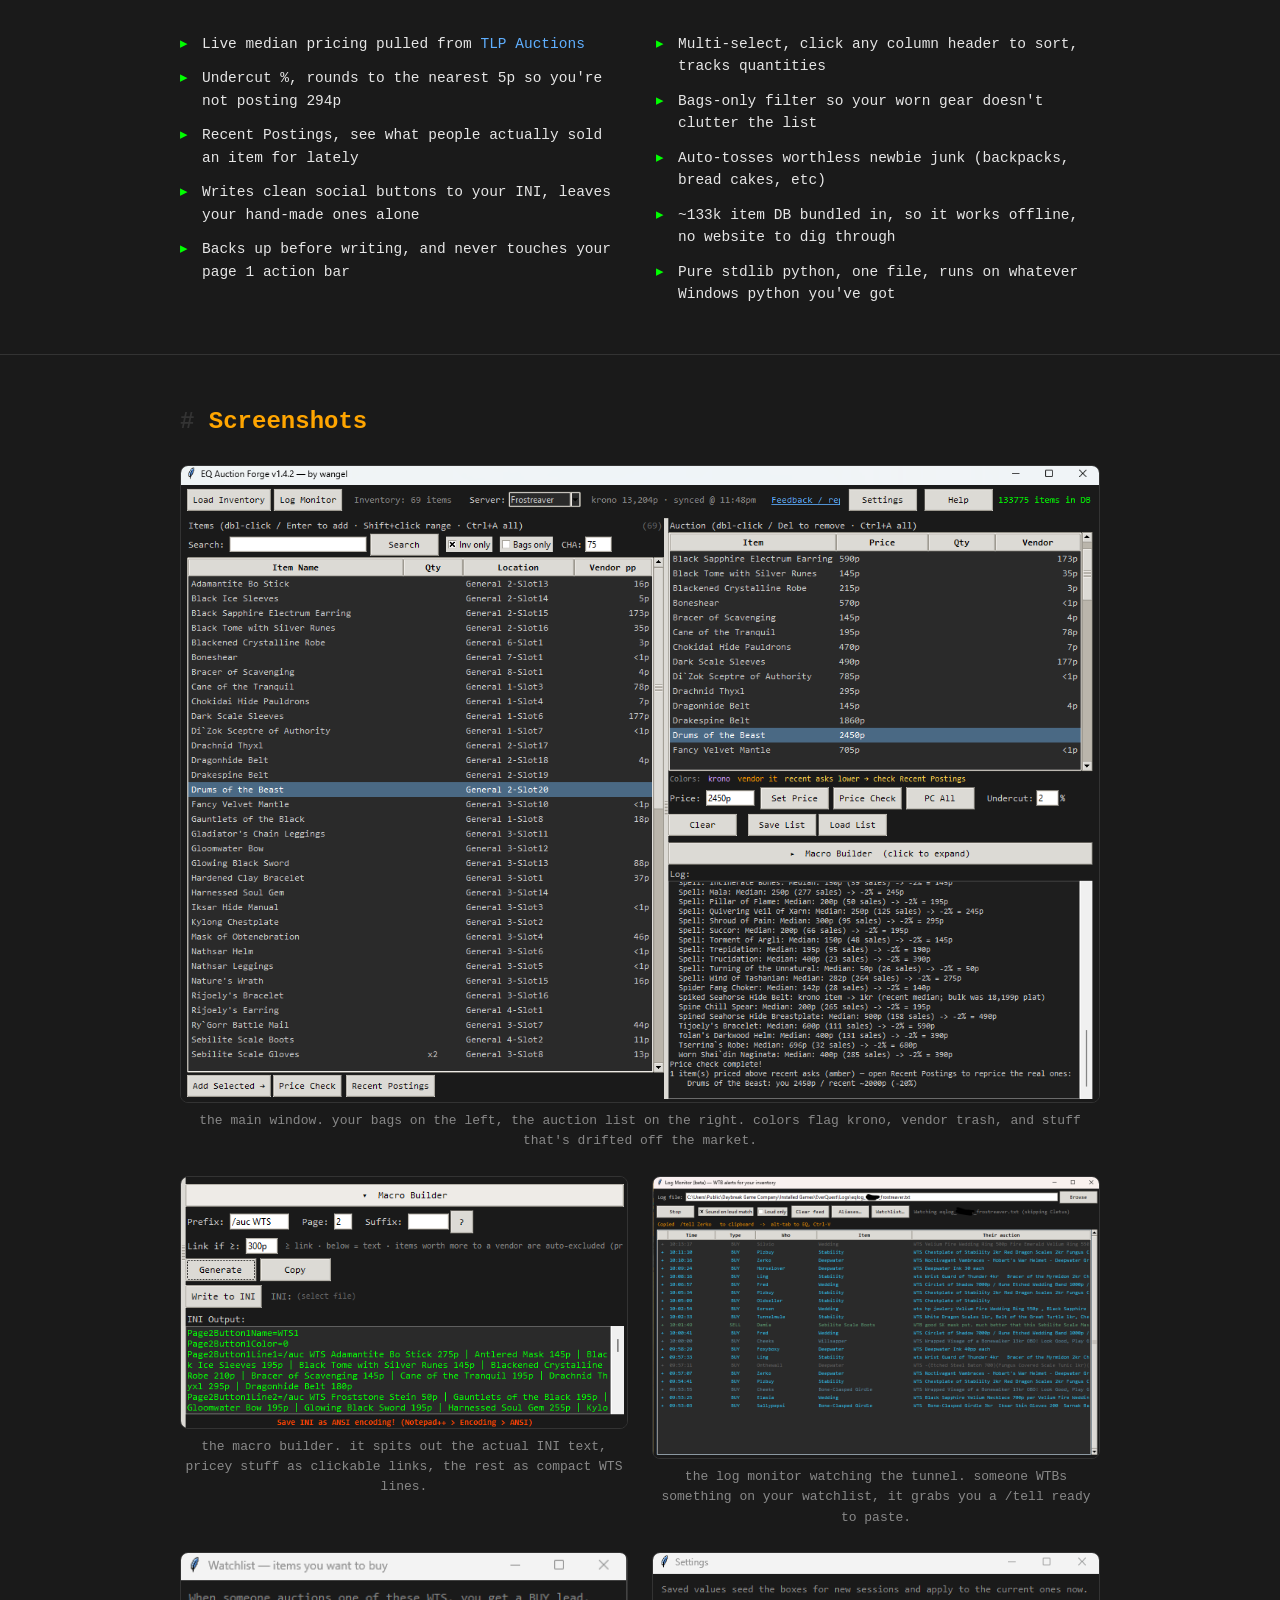
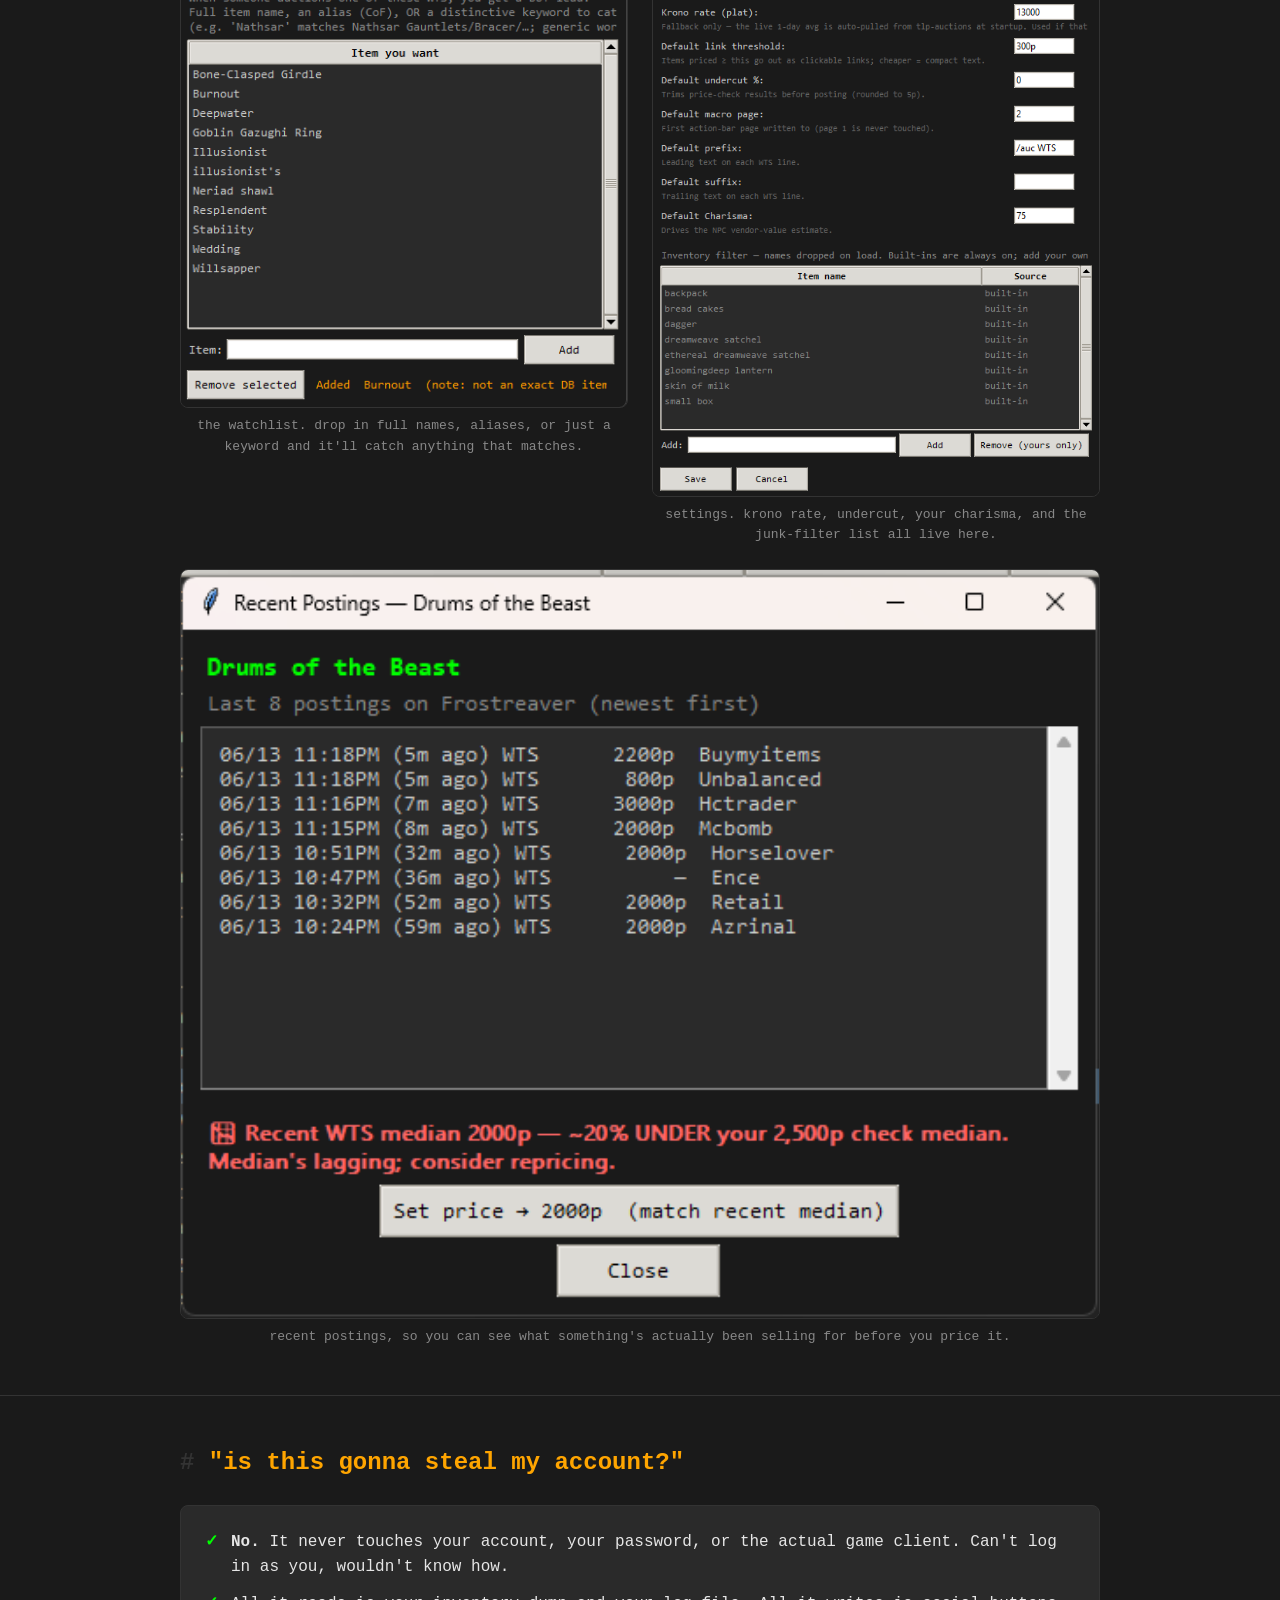
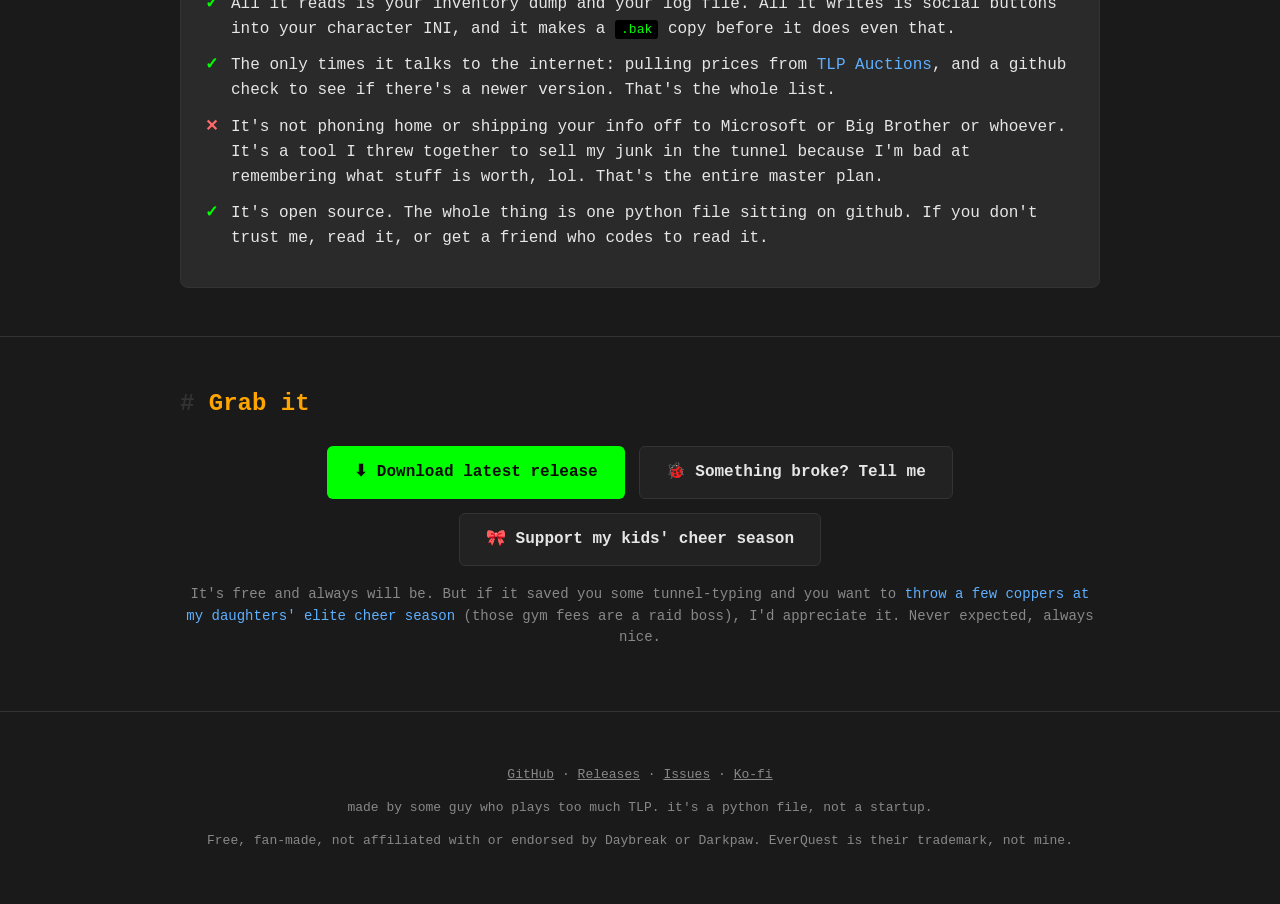
==== commit df6fa748: "Merge remote-tracking branch 'origin/main'" ====
--- a/docs/index.html
+++ b/docs/index.html
@@ -107,7 +107,7 @@
     <p class="tag">I got tired of hand-typing WTS macros in the tunnel, so I made this.
       Load your bags, pull prices, get a macro full of real clickable links. Done.</p>
     <p class="sub">free, open source, one python file. no installer, no nonsense.</p>
-    <div class="badge">v1.4.4</div>
+    <div class="badge">v1.4.5</div>
     <div class="cta">
       <a class="btn btn-primary" href="https://github.com/wangel/EQ_Auction_Forge/releases/latest">⬇ Download (free)</a>
       <a class="btn btn-ghost" href="app/">🌐 Try in browser (beta)</a>
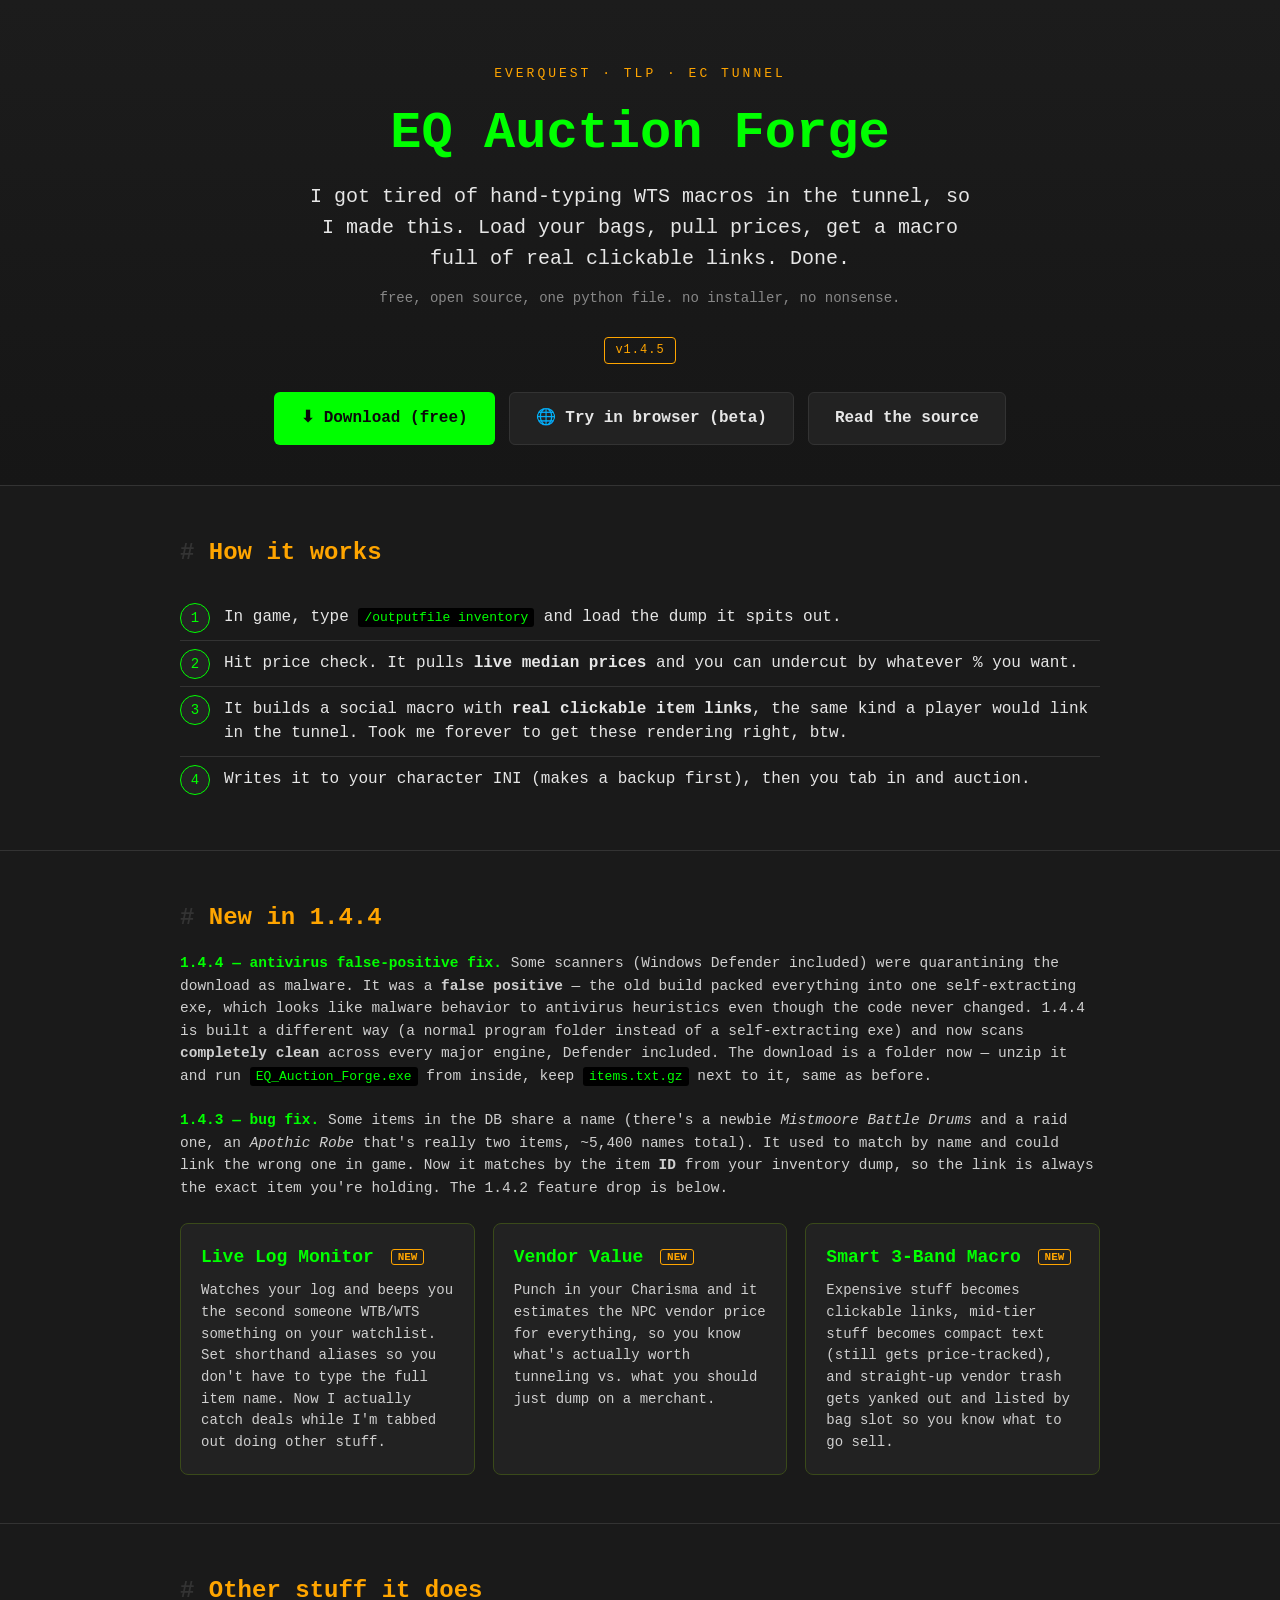
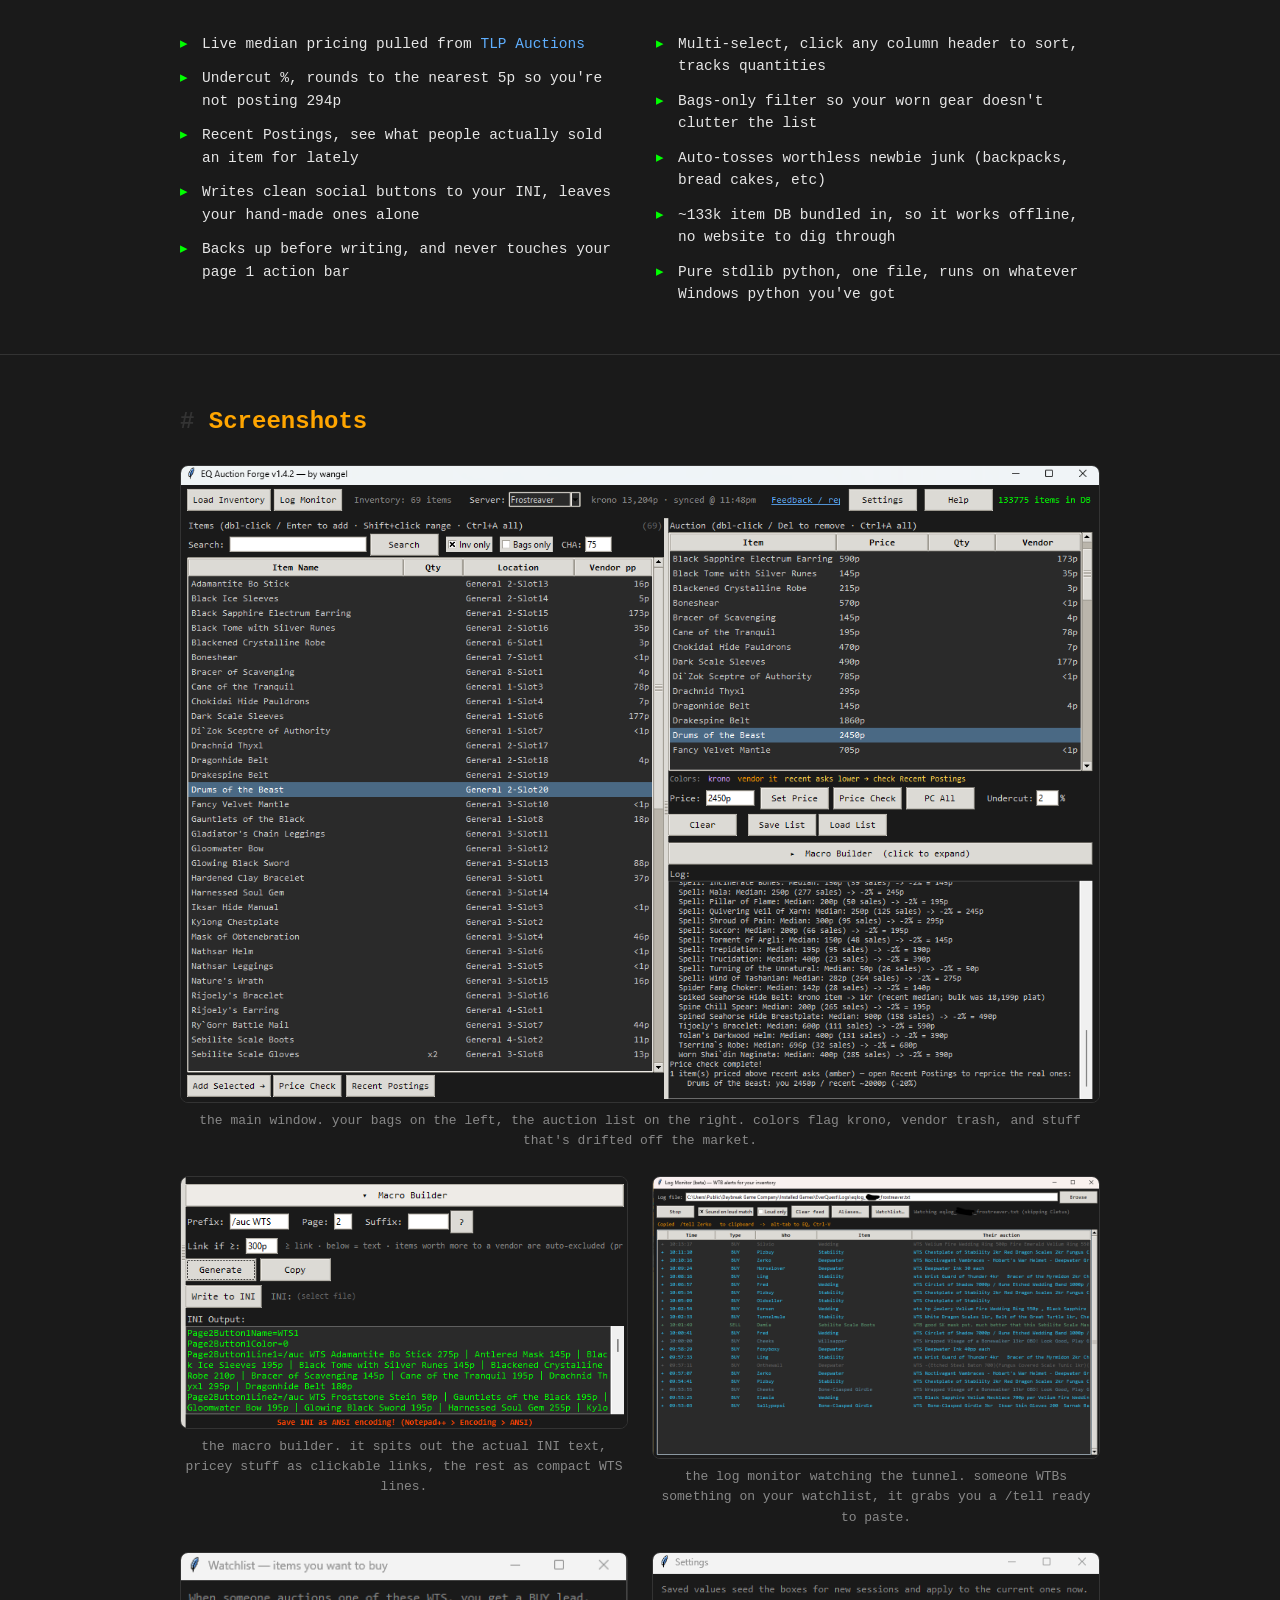
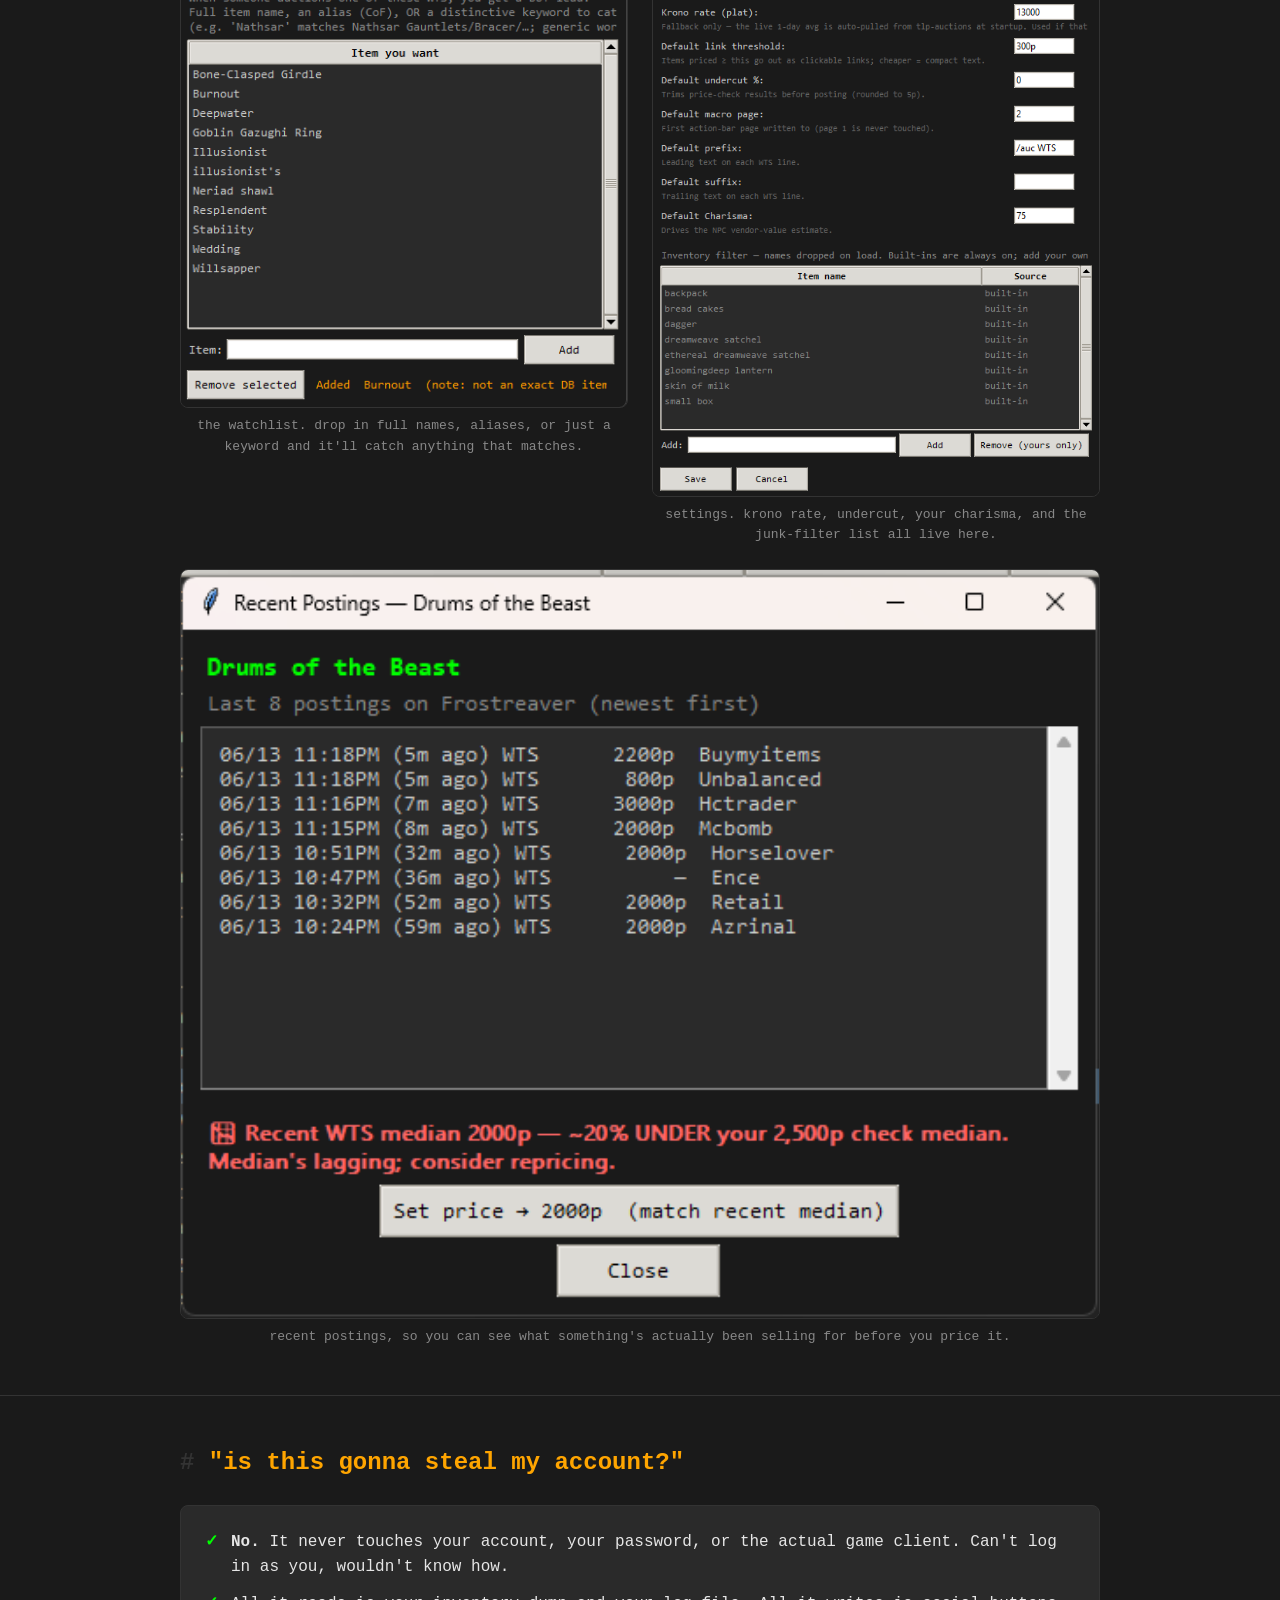
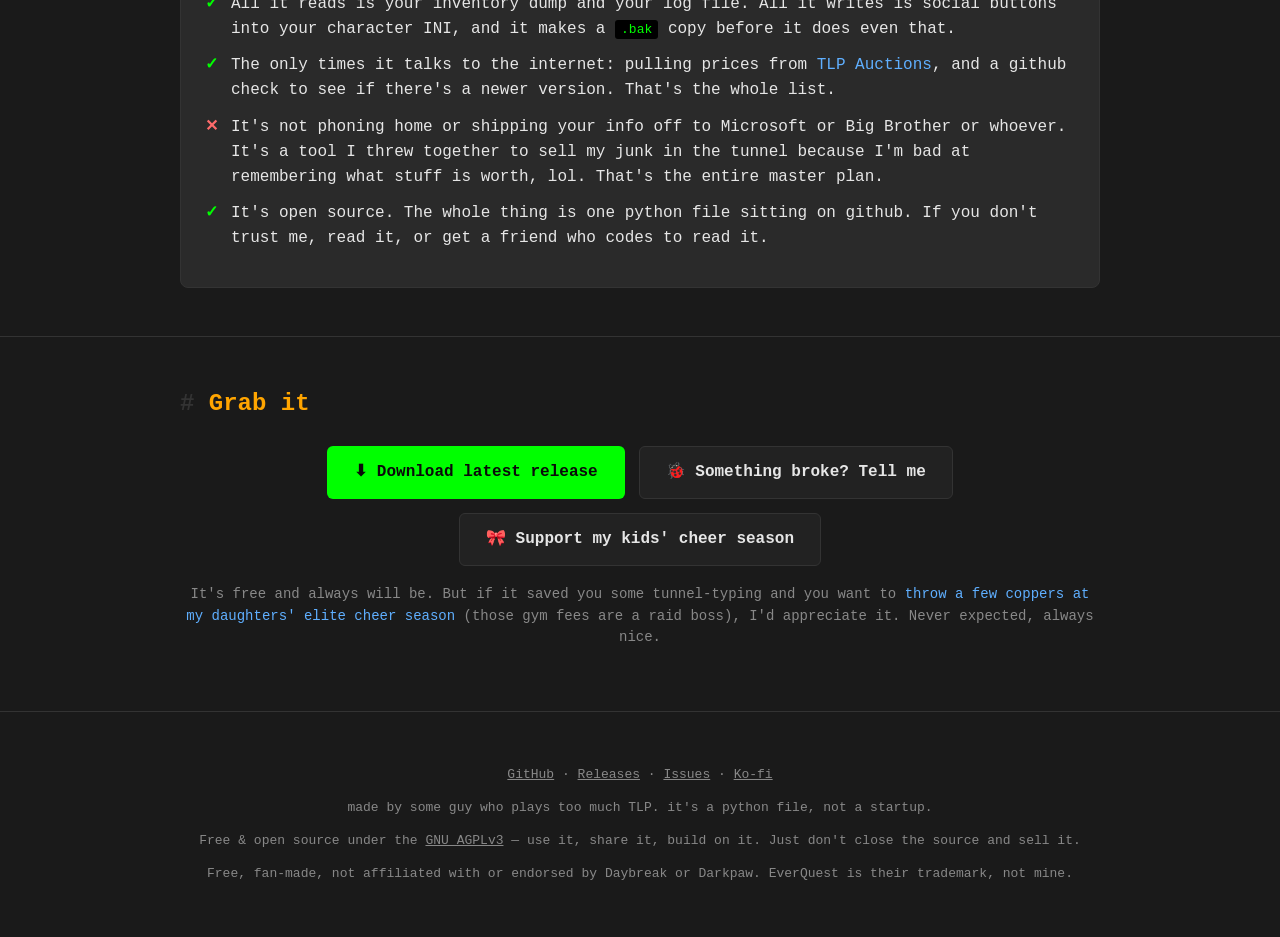
==== commit 8c34e41f: "Relicense MIT -> GNU AGPLv3 MIT permitted closed-source resale (only required keeping the notice), w" ====
--- a/docs/index.html
+++ b/docs/index.html
@@ -253,6 +253,7 @@
        <a href="https://github.com/wangel/EQ_Auction_Forge/issues">Issues</a> ·
        <a href="https://ko-fi.com/wangel" target="_blank" rel="noopener">Ko-fi</a></p>
     <p>made by some guy who plays too much TLP. it's a python file, not a startup.</p>
+    <p>Free &amp; open source under the <a href="https://github.com/wangel/EQ_Auction_Forge/blob/main/LICENSE">GNU AGPLv3</a> — use it, share it, build on it. Just don't close the source and sell it.</p>
     <p>Free, fan-made, not affiliated with or endorsed by Daybreak or Darkpaw. EverQuest is
        their trademark, not mine.</p>
   </div>
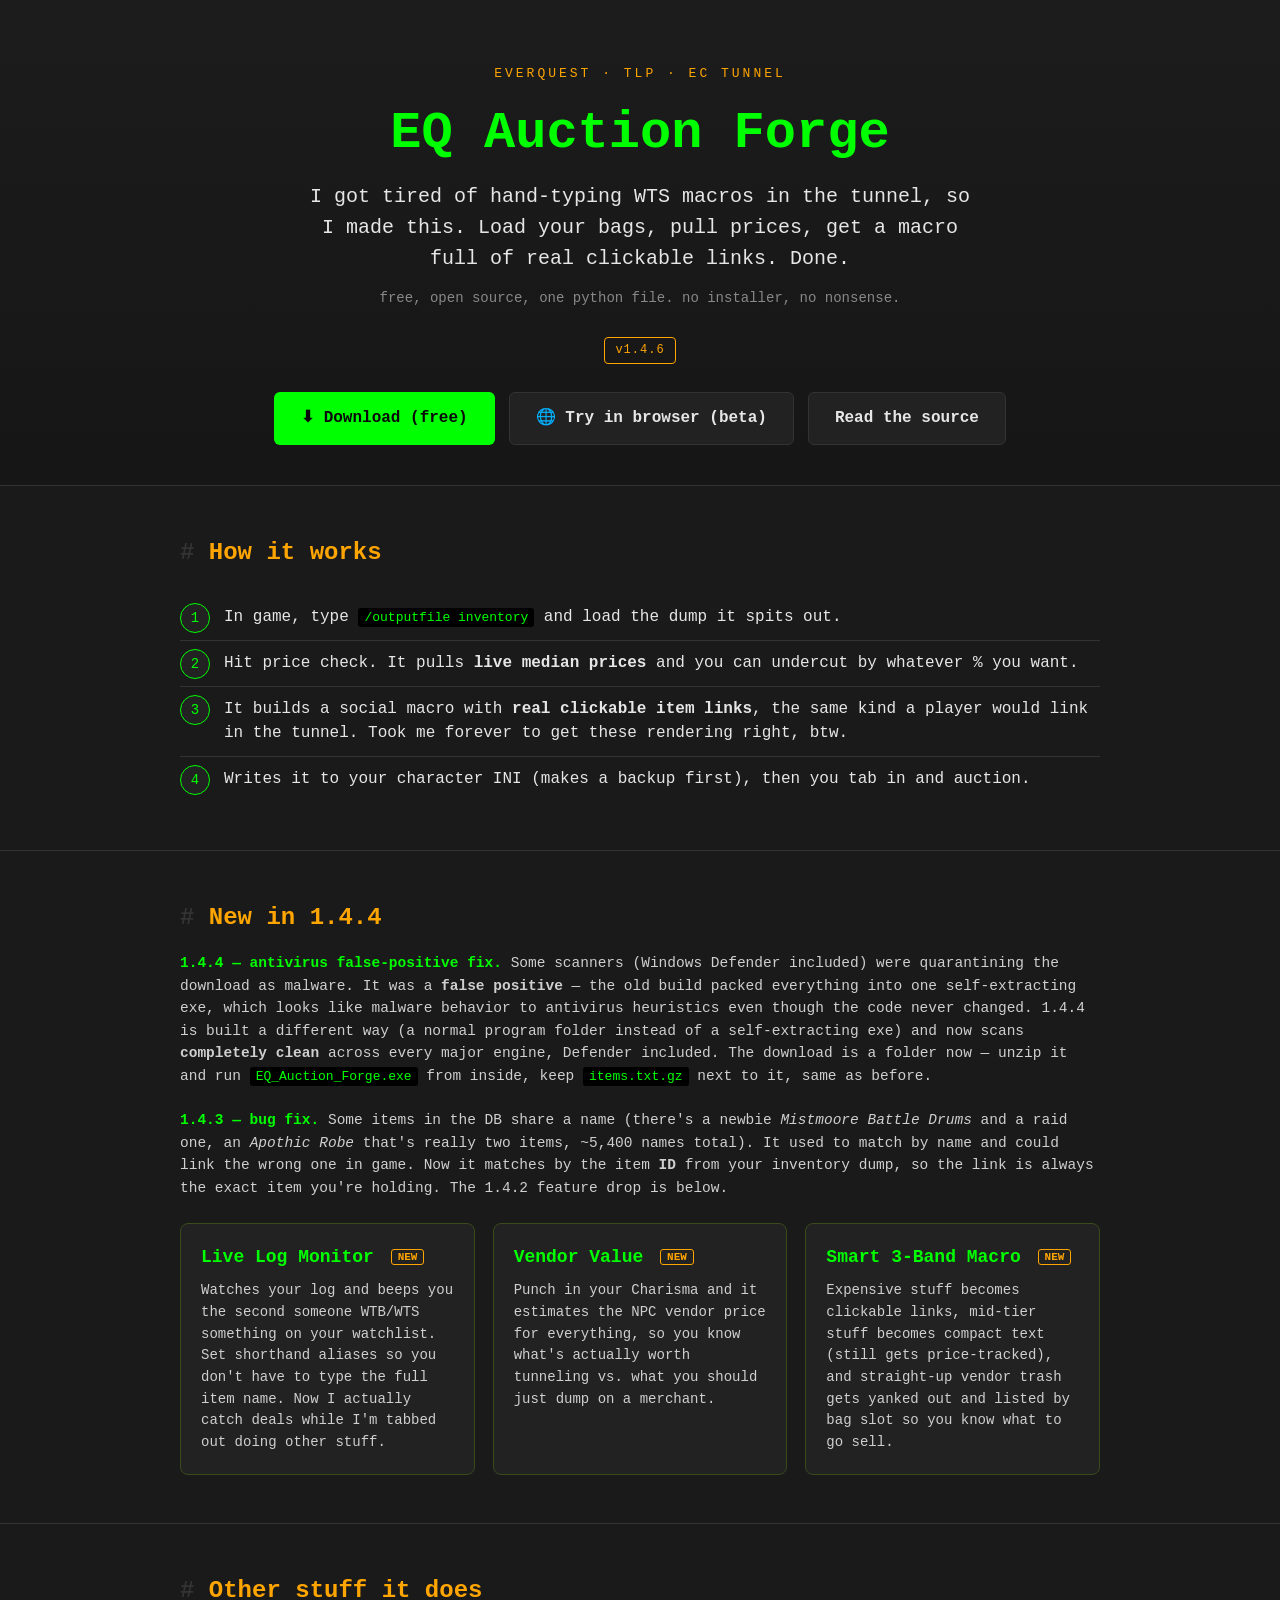
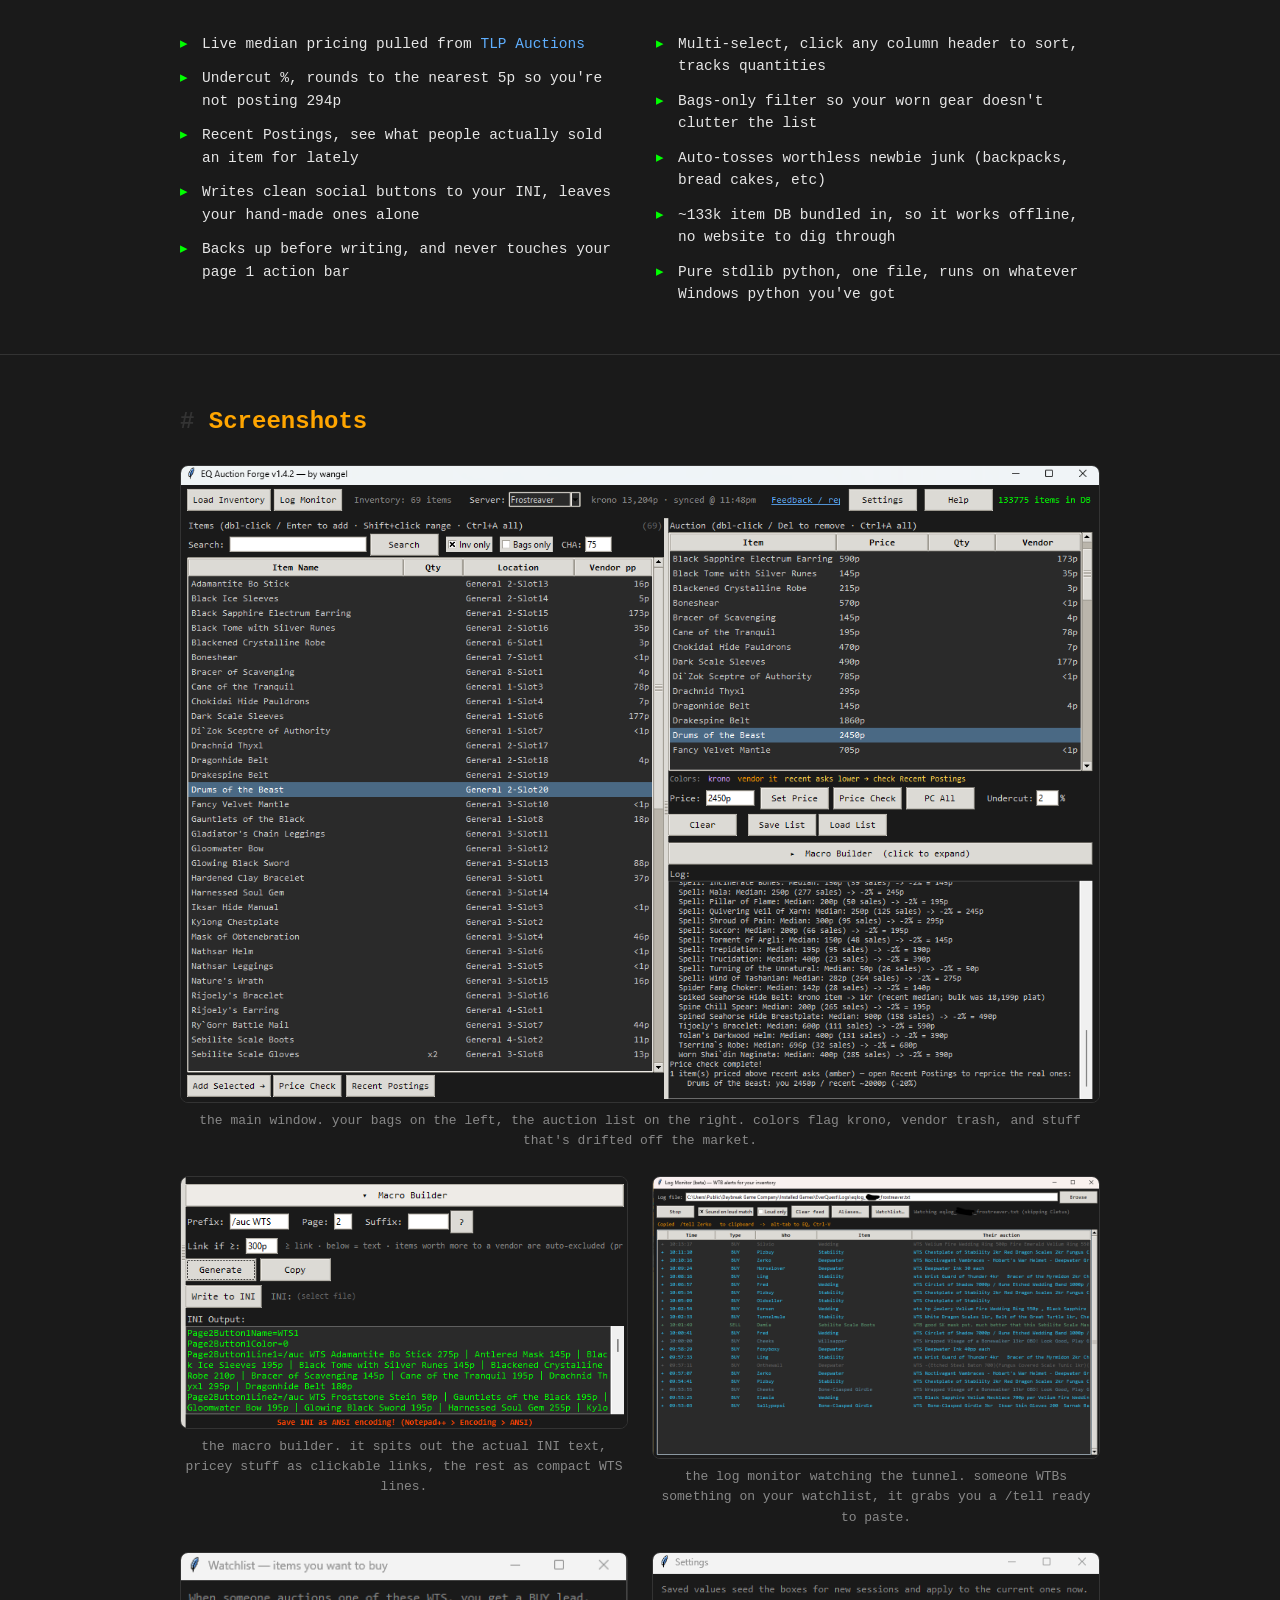
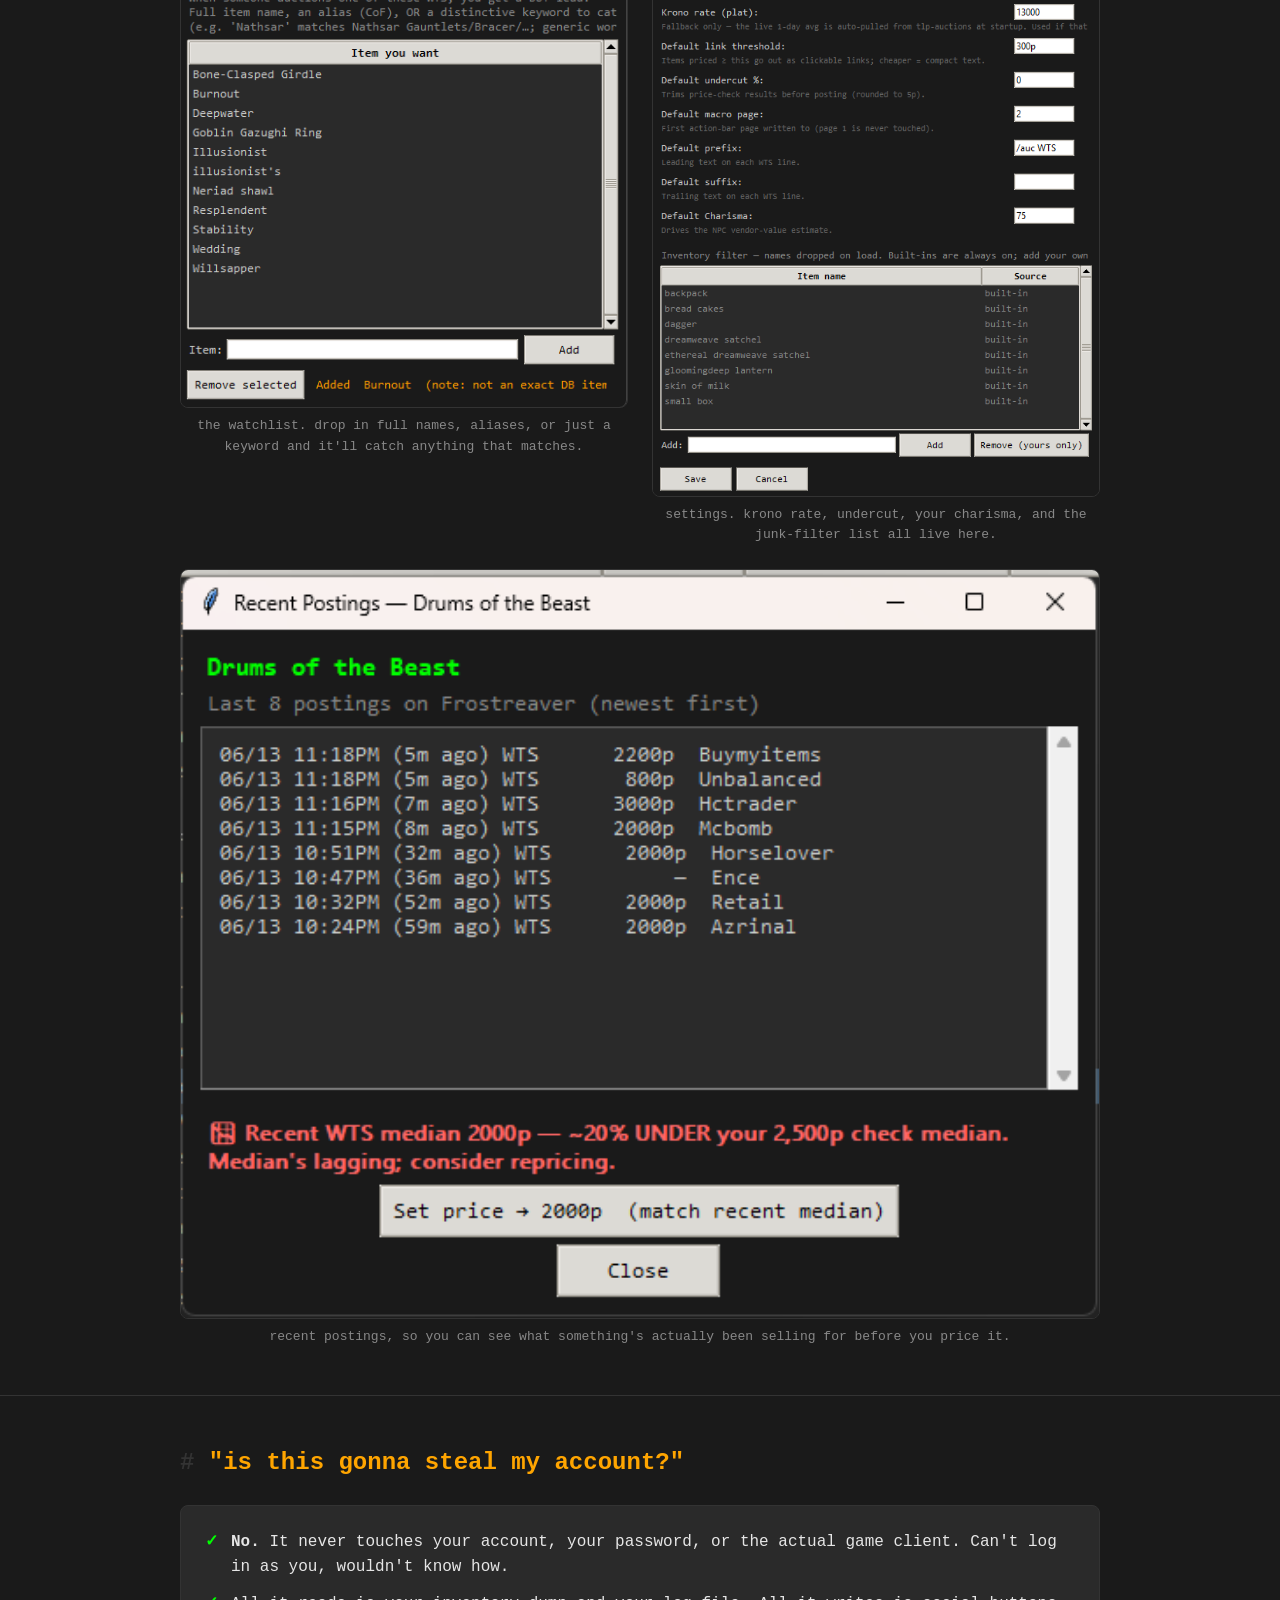
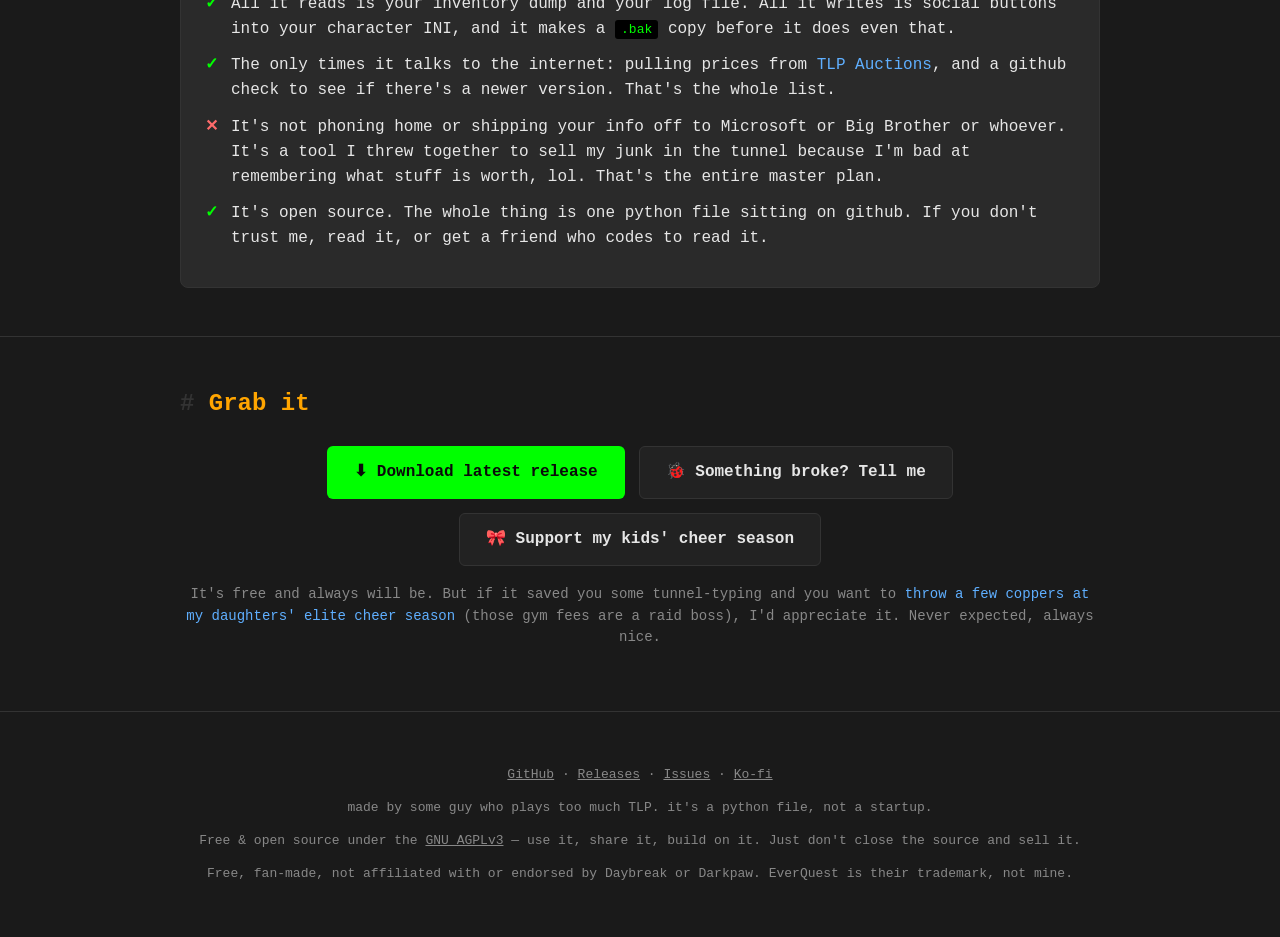
==== commit 9457618f: "web: bump landing-page version badge to v1.4.6" ====
--- a/docs/index.html
+++ b/docs/index.html
@@ -5,6 +5,8 @@
 <meta name="viewport" content="width=device-width, initial-scale=1">
 <title>EQ Auction Forge - stop hand-typing your EC tunnel WTS macros</title>
 <meta name="description" content="Free EverQuest TLP tool I made because I was sick of typing auction macros by hand. Load your inventory, pull live prices, get a macro full of real clickable item links for the tunnel.">
+<link rel="canonical" href="https://wangel.github.io/EQ_Auction_Forge/">
+<meta name="google-site-verification" content="GtkSihhHUpjkdiIucyk47oyFlpo9gehYcGaoZ4QIIKc" />
 <!-- Open Graph / link previews -->
 <meta property="og:title" content="EQ Auction Forge">
 <meta property="og:description" content="Load your bags, pull prices, get a clickable EC tunnel macro. Has a log monitor too.">
@@ -107,7 +109,7 @@
     <p class="tag">I got tired of hand-typing WTS macros in the tunnel, so I made this.
       Load your bags, pull prices, get a macro full of real clickable links. Done.</p>
     <p class="sub">free, open source, one python file. no installer, no nonsense.</p>
-    <div class="badge">v1.4.5</div>
+    <div class="badge">v1.4.6</div>
     <div class="cta">
       <a class="btn btn-primary" href="https://github.com/wangel/EQ_Auction_Forge/releases/latest">⬇ Download (free)</a>
       <a class="btn btn-ghost" href="app/">🌐 Try in browser (beta)</a>
